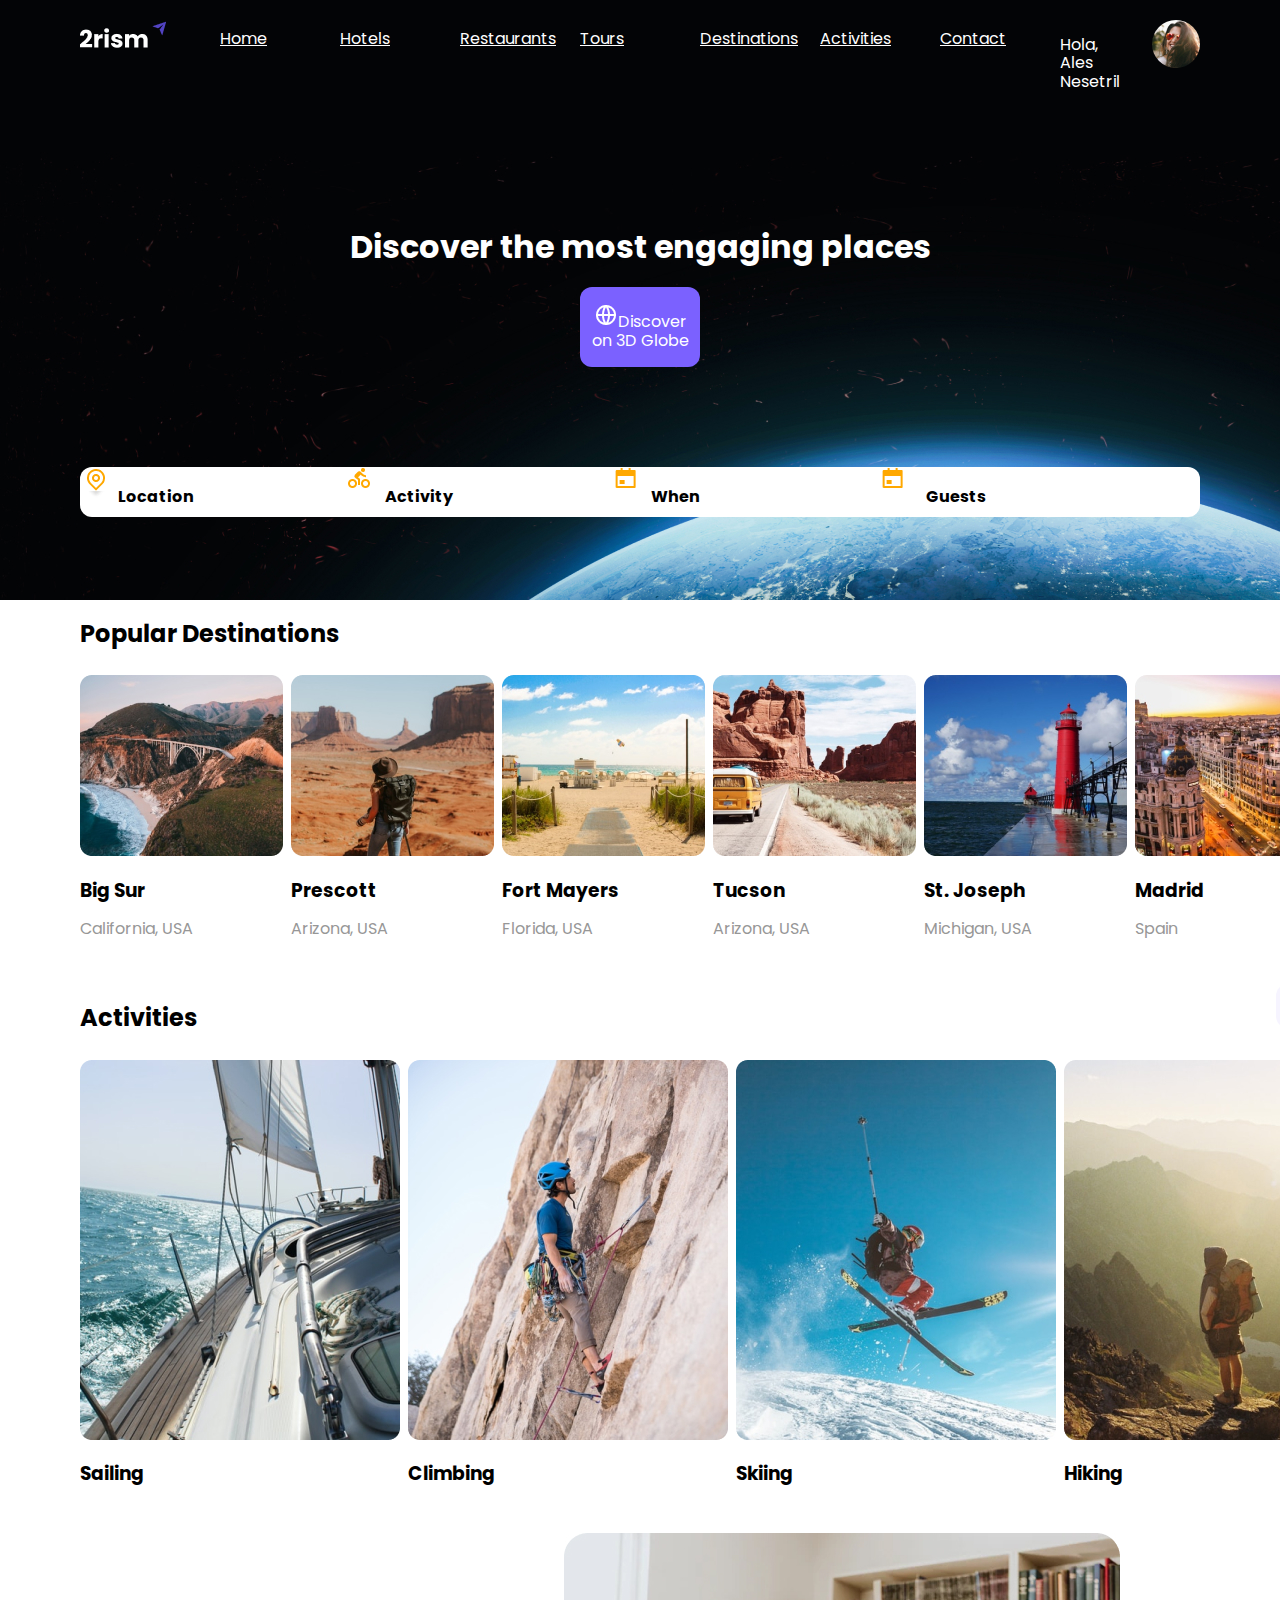
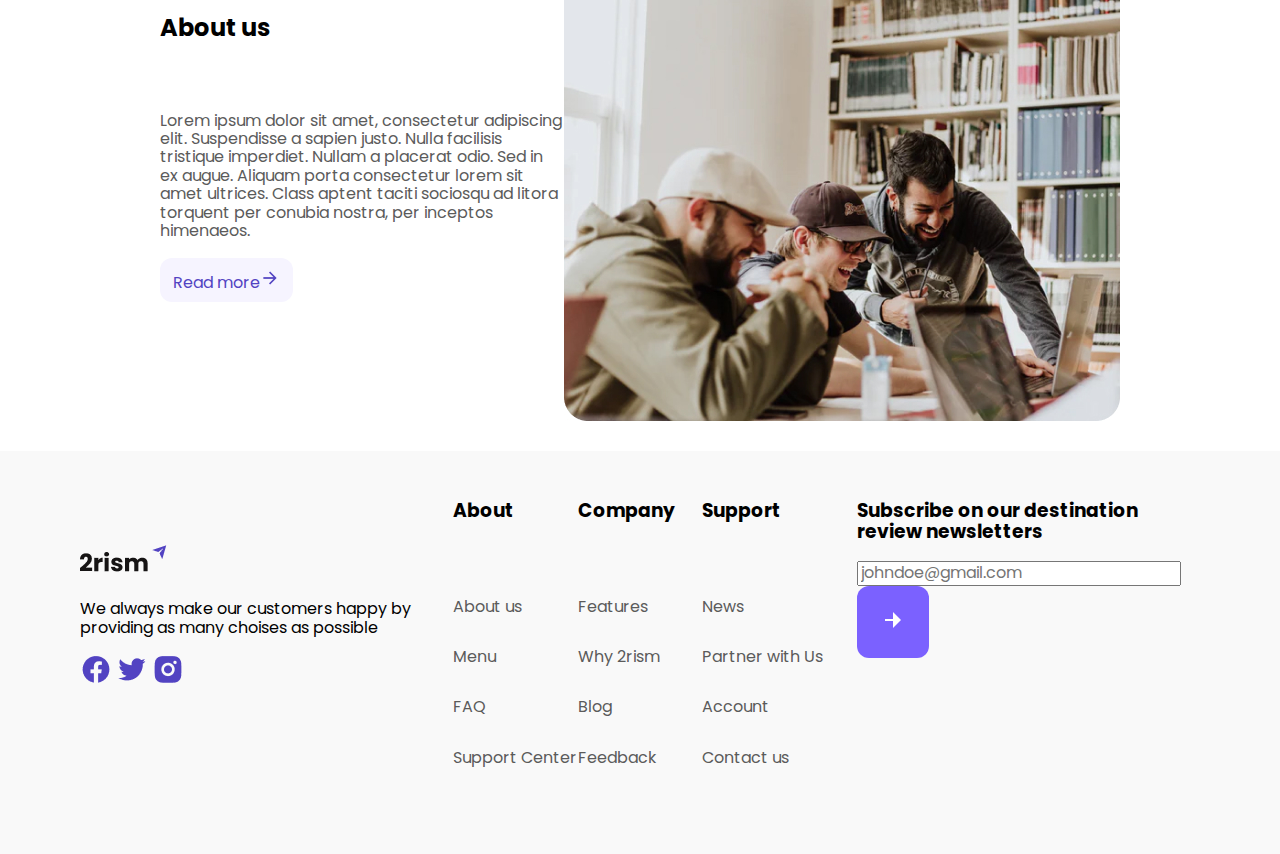
==== Task-2/index.html @ d30482fd "Basis is addded." ====
<!DOCTYPE html>
<html lang="en">
<head>
    <meta charset="UTF-8">
    <meta http-equiv="X-UA-Compatible" content="IE=edge">
    <meta name="viewport" content="width=device-width, initial-scale=1.0">
    <link rel="shortcut icon" href="assets/images/icon-map.png" tygpe="image/png">
    <link rel="stylesheet" href="normalize.css">
    <link rel="stylesheet" href="style.css">
    <title>2rism</title>
</head>

<body>
    <header>
        <div class="header">
            <div class="header-navigation">
                <img src="assets/images/white-logo.png" alt="Logo of the company">
                <nav class="header-navigation-choices">
                    <a href="http://">Home</a>
                    <a href="http://">Hotels</a>
                    <a href="http://">Restaurants</a>
                    <a href="http://">Tours</a>
                    <a href="http://">Destinations</a>
                    <a href="http://">Activities</a>
                    <a href="http://">Contact</a>
                </nav>
                <div class="header-navigation-account">
                    <p style="color: #FFFFFF;">Hola,</br>Ales Nesetril</p>
                    <img src="assets/images/profile-picture.jpg" alt="Picture of Ales">
                </div>
            </div>
            
            <div class="header-discover">
                <h1>Discover the most engaging places</h1>
                <button><img src="assets/images/globe.png" alt="Globe">Discover on 3D Globe</button>
            </div>

            <div class="header-search">
                <div>
                    <img src="assets/images/icon-here.png" alt="Icon for location">
                    <h4>Location</h4>
                </div>
                <div>
                    <img src="assets/images/bicycle.png" alt="Icon for activities">
                    <h4>Activity</h4>
                </div>
                <div>
                    <img src="assets/images/icon-date.png" alt="Icon for calendar">
                    <h4>When</h4>
                </div>
                <div>
                    <img src="assets/images/icon-date.png" alt="Icon for guests">
                    <h4>Guests</h4>
                </div>
            </div>
        </div>
    </header>

    <section class="destinations">
        <h2>Popular Destinations</h2>
        <section>
            <img src="assets/images/big-sur.jpg" alt="Big Sur">
            <h3>Big Sur</h3>
            <p>California, USA</p>
        </section>
        <section>
            <img src="assets/images/prescott.jpg" alt="Prescott">
            <h3>Prescott</h3>
            <p>Arizona, USA</p>
        </section>
        <section>
            <img src="assets/images/fort-mayers.jpg" alt="Fort Mayers">
            <h3>Fort Mayers</h3>
            <p>Florida, USA</p>
        </section>
        <section>
            <img src="assets/images/tucson.jpg" alt="Tucson">
            <h3>Tucson</h3>
            <p>Arizona, USA</p>
        </section>
        <section>
            <img src="assets/images/st-joseph.jpg" alt="St. Joseph">
            <h3>St. Joseph</h3>
            <p>Michigan, USA</p>
        </section>
        <section>
            <img src="assets/images/madrid.jpg" alt="Madrid">
            <h3>Madrid</h3>
            <p>Spain</p>
        </section>
    </section>

    <section class="activities">
        <div class="activities-sign">
            <h2>Activities</h2>
            <button>View all <img src="assets/images/icon-arrow.png" alt="Arrow"></button>
        </div>
        <div class="activities-pictures">
            <div>
                <img src="assets/images/sailing.jpg" alt="Sailing">
                <h3>Sailing</h3>
            </div>
            <div>
                <img src="assets/images/climbing.jpg" alt="Climbing">
                <h3>Climbing</h3>
            </div>
            <div>
                <img src="assets/images/skiing.jpg" alt="Skiing">
                <h3>Skiing</h3>
            </div>
            <div>
                <img src="assets/images/hiking.jpg" alt="Hiking">
                <h3>Hiking</h3>
            </div>
        </div>
    </section>

    <section class="about-us">
        <div>
            <h2>About us</h2>
            <p>Lorem ipsum dolor sit amet, consectetur adipiscing elit. Suspendisse a sapien justo. Nulla facilisis tristique imperdiet. Nullam a placerat odio. Sed in ex augue. Aliquam porta consectetur lorem sit amet ultrices. Class aptent taciti sociosqu ad litora torquent per conubia nostra, per inceptos himenaeos.</p>
            <button>Read more<img src="assets/images/icon-arrow.png" alt="Arrow"></button>
        </div>
        <img src="assets/images/about-us.jpg" alt="people-at-the-workspace">
    </section>

    <footer>
    <div class="footer">
        <div class="footer-contacts">
            <img src="assets/images/logo.png" alt="Logo of the company">
            <p>We always make our customers happy by providing as many choises as possible</p>
            <a href="http://"><img src="assets/images/icon-facebook.png" alt="Facebook"></a>
            <a href="http://"><img src="assets/images/icon-twitter.png" alt="Twitter"></a>
            <a href="http://"><img src="assets/images/icon-instagram.png" alt="Instagram"></a>
        </div>
        <div class="footer-navigation">
            <h3>About</h3>
            <h3>Company</h3>
            <h3>Support</h3>
            <p>About us</p>
            <p>Features</ul>
            <p>News</ul>
            <p>Menu</p>
            <p>Why 2rism</p>
            <p>Partner with Us</p>
            <p>FAQ</p>
            <p>Blog</p>   
            <p>Account</p>
            <p>Support Center</p>
            <p>Feedback</p>
            <p>Contact us</p>
        </div>
        <div class="footer-subscribe">
            <h3>Subscribe on our destination review newsletters</h3>
            <input type="email" placeholder="johndoe@gmail.com">
            <button><img src="assets/images/icon-white-arrow.png" alt="Arrow"></button>
        </div>
    </div>
    </footer>
</body>
</html>
---- Task-2/style.css ----
@import url('https://fonts.googleapis.com/css2?family=Poppins:wght@100;200;300;400;500;600&display=swap');

* {
    font-family: 'Poppins', sans-serif;
}

header {
    background-image: url(assets/images/earth-background.jpg);
    height: 600px;
}

.header {
    margin-left: 5rem;
    margin-right: 5rem;
}

.header-navigation {
    display: grid;
    grid-template-columns: 1fr 6fr 1fr;
    padding-top: 20px;
}

.header-navigation-choices {
    display: grid;
    grid-template-columns: repeat(7, 1fr);
    padding-top: 10px;
}

.header-navigation-choices a {
    color: #FFFFFF;
}

.header-navigation-choices a:hover {
    color: #ffffff85;
}

.header-navigation-account {
    display: grid;
    grid-template-columns: 2fr 1fr;
}

.header-navigation-account img {
    border-radius: 30px;
}

.header-discover {
    display: grid;
    grid-template-rows: 1fr 1fr;
    margin-top: 100px;
    margin-bottom: 100px;
}

.header-discover h1 {
    color: white;
    text-align: center;
}

.header-discover button {
    background-color: #7B61FF;
    color: white;
    border-radius: 12px;
    border: 0;
    margin-left: 500px;
    margin-right: 500px;
}

.header-search {
    display: grid;
    grid-template-columns: 1fr 1fr 1fr 1.2fr;
    background-color: white;
    border-radius: 12px;
    border: 0;
    height: 50px;
}

.header-search div {
    display: grid;
    grid-template-columns: 1fr 6fr;
}

.header-search div button {
    background-color: #7B61FF;
    height: 60px;
    width: 60px;
    border-radius: 12px;
    border: 0;
}

.destinations {
    display: grid;
    margin-left: 5rem;
    margin-right: 5rem;
    grid-template-rows: fit-content fit-content;
    grid-template-columns: repeat(6, 1fr);
    gap: 0.5rem;
}

.destinations h2 {
    grid-column: 1 / 7;
}

.destinations section p {
    color: #979797;
}

.activities {
    display: grid;
    margin-left: 5rem;
    margin-right: 5rem;
    grid-template-rows: fit-content 1fr;
    gap: 0.5rem;
    padding-top: 30px;
}

.activities-sign {
    display: grid;
    grid-template-columns: 3fr 1fr;
}

.activities-sign button {
    width: 105px;
    height: 44px;
    border-radius: 12px;
    margin-left: 67%;
    border: 0;
    background-color: #F6F4FF;
    color: #5243C2
}

.activities-pictures {
    display: grid;
    grid-template-columns: repeat(4, 1fr);
    gap: 0.5rem;
}

.about-us {
    display: grid;
    margin-left: 10rem;
    margin-right: 10rem;
    grid-template-columns: 1fr 1fr;
    padding-bottom: 30px;
    padding-top: 30px;
}

.about-us div {
    display: grid;
    grid-template-rows: 1fr 1fr 1fr;
}

.about-us div h2 {
    margin-top: 20%;
}

.about-us div button {
    width: 133px;
    height: 44px;
    border-radius: 12px;
    border: 0;
    background-color: #F6F4FF;
    color: #5243C2
}

.about-us div p {
    color: #5B5B5B;
}

footer {
    background-color: #F9F9F9;
    height: 403px;
}

.footer {
    display: grid;
    margin-left: 5rem;
    margin-right: 5rem;
    grid-template-columns: 1fr 1fr 1fr;
}

.footer-contacts {
    margin: auto;
    padding-right: 15px;
}

.footer-navigation {
    display: grid;
    grid-template-columns: 1fr 1fr 1fr;
    grid-template-rows: 2fr 1fr 1fr 1fr 1fr;
    padding-top: 30px;
}

.footer-navigation p {
    color: #5B5B5B;
    size: 13px;
}

.footer-subscribe {
    padding-top: 30px;
    padding-left: 30px;
}

.footer-subscribe button {
    background-color: #7B61FF;
    height: 72px;
    width: 72px;
    border: 0;
    border-radius: 12px;
}
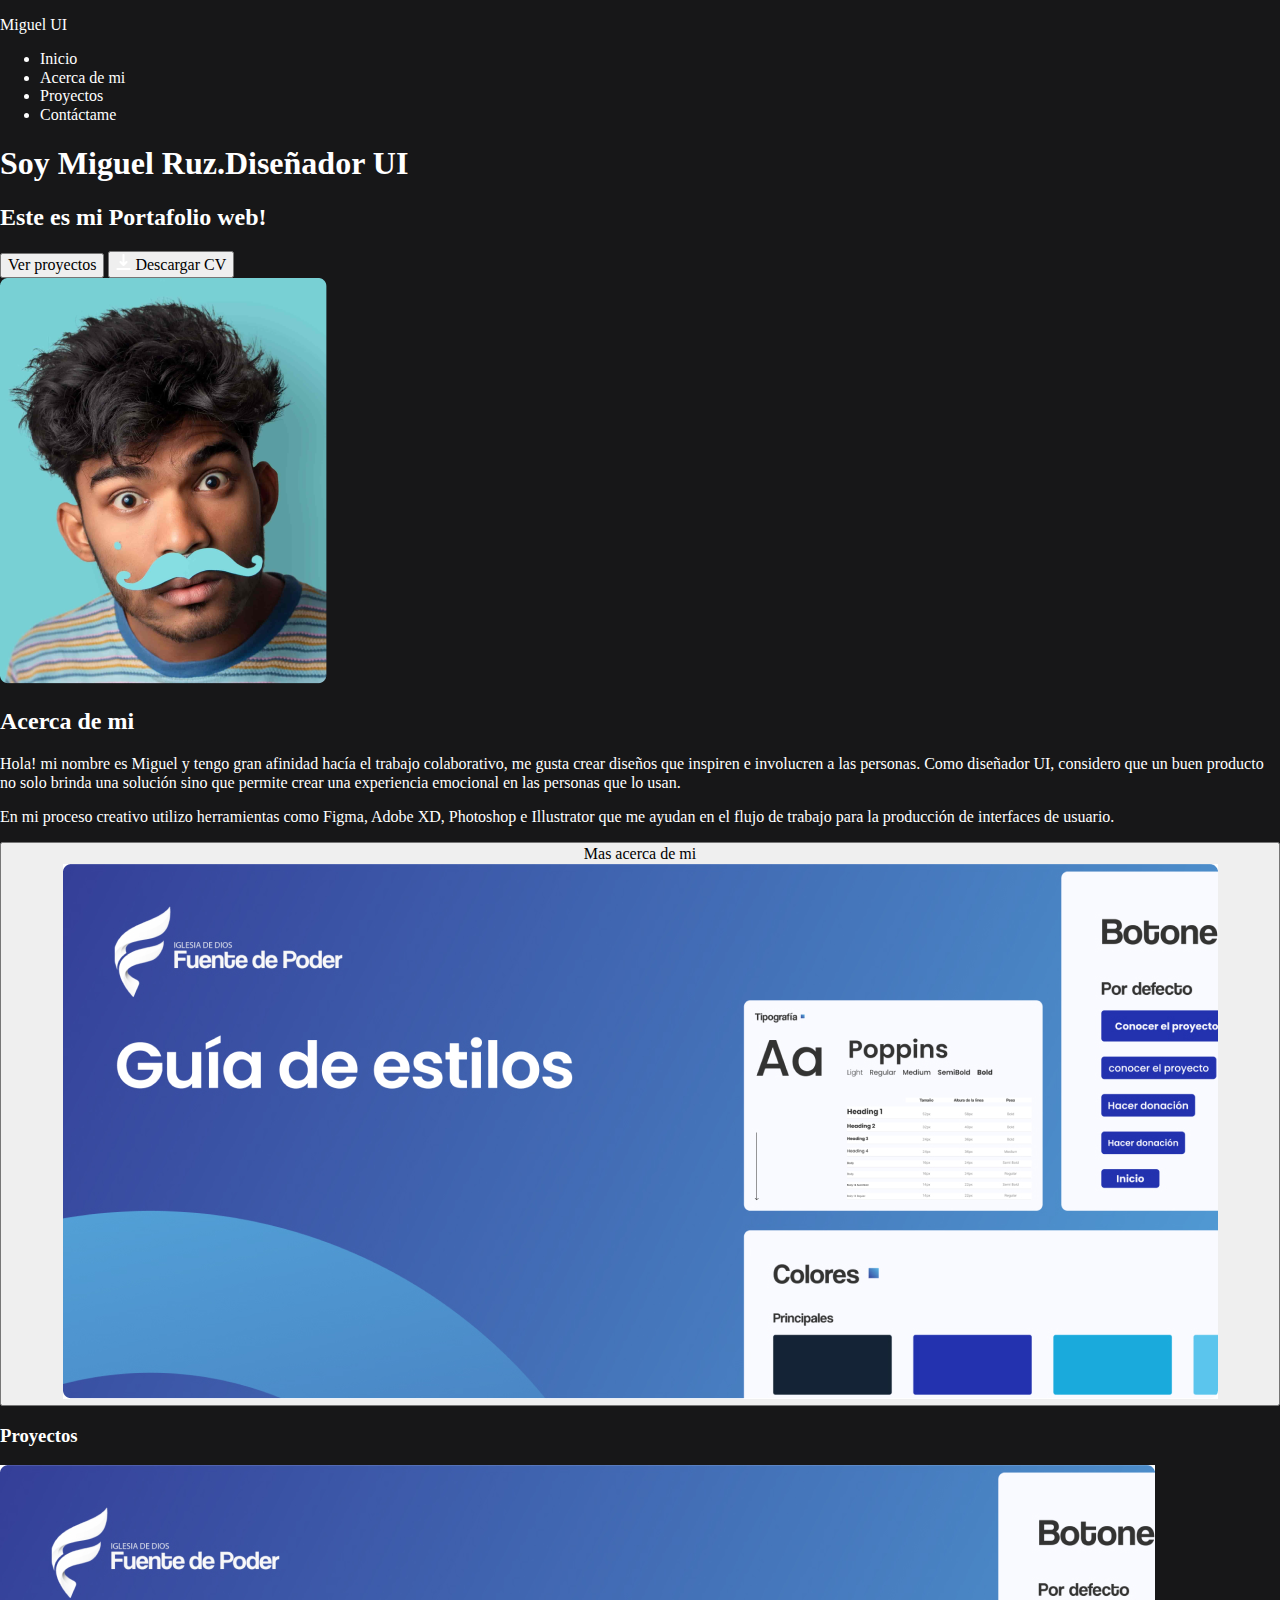
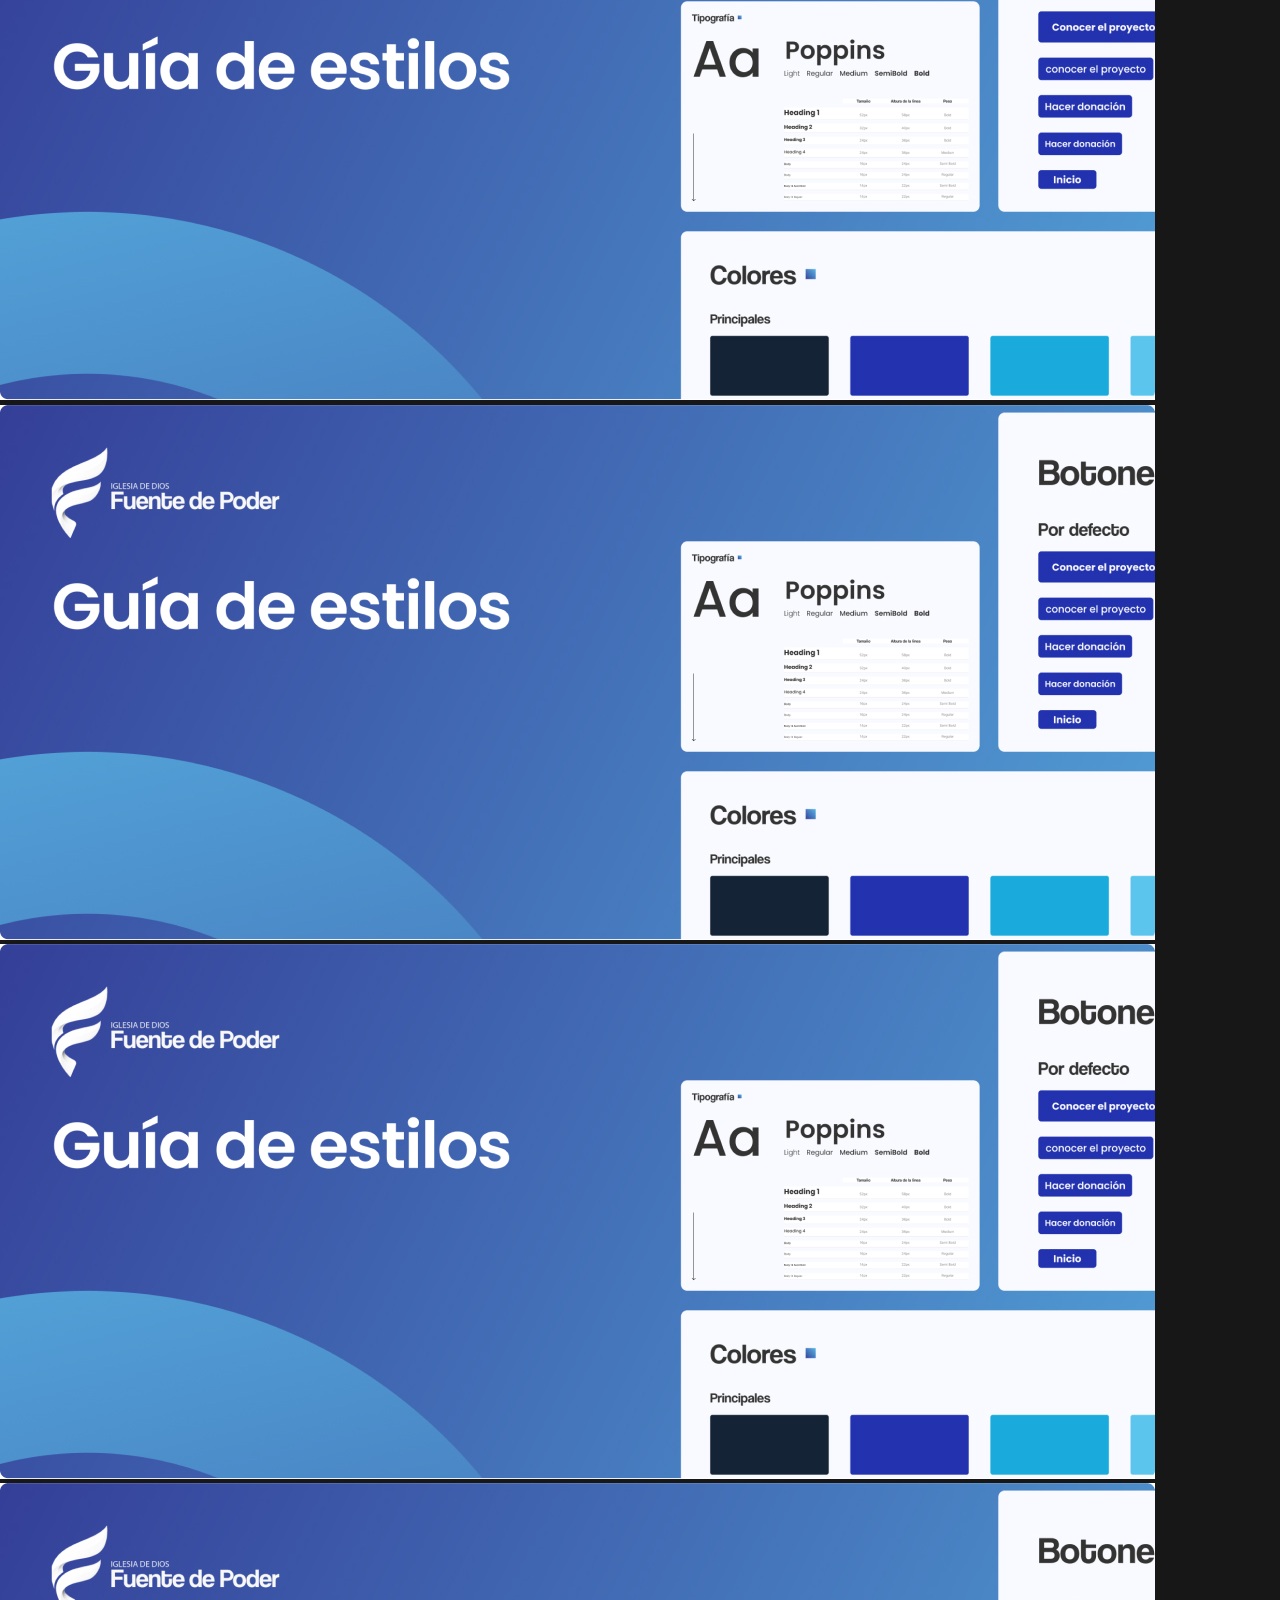
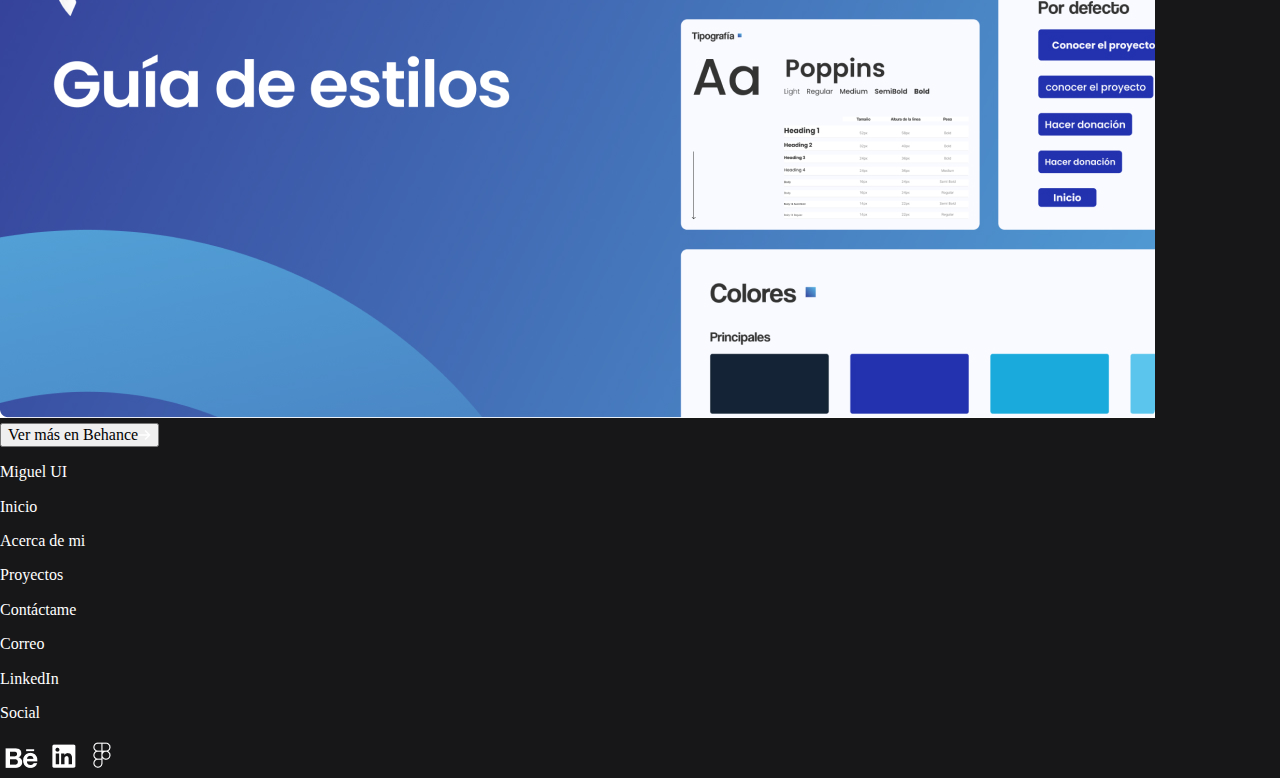
==== commit 1dcfe067: "Made the base." ====
--- a/Task-2/index.html
+++ b/Task-2/index.html
@@ -1,161 +1,72 @@
 <!DOCTYPE html>
-<html lang="en">
-<head>
-    <meta charset="UTF-8">
-    <meta http-equiv="X-UA-Compatible" content="IE=edge">
-    <meta name="viewport" content="width=device-width, initial-scale=1.0">
-    <link rel="shortcut icon" href="assets/images/icon-map.png" tygpe="image/png">
-    <link rel="stylesheet" href="normalize.css">
-    <link rel="stylesheet" href="style.css">
-    <title>2rism</title>
-</head>
+<html lang="es">
+  <head>
+    <meta charset="UTF-8" />
+    <meta http-equiv="X-UA-Compatible" content="IE=edge" />
+    <meta name="viewport" content="width=device-width, initial-scale=1.0" />
+    <title>Miguel UI</title>
+    <link rel="stylesheet" href="normalize.css" />
+    <link rel="stylesheet" href="style.css" />
+  </head>
 
-<body>
+  <body>
     <header>
-        <div class="header">
-            <div class="header-navigation">
-                <img src="assets/images/white-logo.png" alt="Logo of the company">
-                <nav class="header-navigation-choices">
-                    <a href="http://">Home</a>
-                    <a href="http://">Hotels</a>
-                    <a href="http://">Restaurants</a>
-                    <a href="http://">Tours</a>
-                    <a href="http://">Destinations</a>
-                    <a href="http://">Activities</a>
-                    <a href="http://">Contact</a>
-                </nav>
-                <div class="header-navigation-account">
-                    <p style="color: #FFFFFF;">Hola,</br>Ales Nesetril</p>
-                    <img src="assets/images/profile-picture.jpg" alt="Picture of Ales">
-                </div>
-            </div>
-            
-            <div class="header-discover">
-                <h1>Discover the most engaging places</h1>
-                <button><img src="assets/images/globe.png" alt="Globe">Discover on 3D Globe</button>
-            </div>
-
-            <div class="header-search">
-                <div>
-                    <img src="assets/images/icon-here.png" alt="Icon for location">
-                    <h4>Location</h4>
-                </div>
-                <div>
-                    <img src="assets/images/bicycle.png" alt="Icon for activities">
-                    <h4>Activity</h4>
-                </div>
-                <div>
-                    <img src="assets/images/icon-date.png" alt="Icon for calendar">
-                    <h4>When</h4>
-                </div>
-                <div>
-                    <img src="assets/images/icon-date.png" alt="Icon for guests">
-                    <h4>Guests</h4>
-                </div>
-            </div>
-        </div>
+      <div>
+        <p>Miguel UI</p>
+        <nav>
+          <ul>
+            <li>Inicio</li>
+            <li>Acerca de mi</li>
+            <li>Proyectos</li>
+            <li>Contáctame</li>
+          </ul>
+        </nav>
+      </div>
+      <div>
+        <h1>Soy Miguel Ruz.Diseñador UI</h1>
+        <h2>Este es mi Portafolio web!</h2>
+        <button>Ver proyectos</button>
+        <button><img src="assets/icons/download-icon.png" alt="Download icon"> Descargar CV</button>
+      </div>
     </header>
 
-    <section class="destinations">
-        <h2>Popular Destinations</h2>
-        <section>
-            <img src="assets/images/big-sur.jpg" alt="Big Sur">
-            <h3>Big Sur</h3>
-            <p>California, USA</p>
-        </section>
-        <section>
-            <img src="assets/images/prescott.jpg" alt="Prescott">
-            <h3>Prescott</h3>
-            <p>Arizona, USA</p>
-        </section>
-        <section>
-            <img src="assets/images/fort-mayers.jpg" alt="Fort Mayers">
-            <h3>Fort Mayers</h3>
-            <p>Florida, USA</p>
-        </section>
-        <section>
-            <img src="assets/images/tucson.jpg" alt="Tucson">
-            <h3>Tucson</h3>
-            <p>Arizona, USA</p>
-        </section>
-        <section>
-            <img src="assets/images/st-joseph.jpg" alt="St. Joseph">
-            <h3>St. Joseph</h3>
-            <p>Michigan, USA</p>
-        </section>
-        <section>
-            <img src="assets/images/madrid.jpg" alt="Madrid">
-            <h3>Madrid</h3>
-            <p>Spain</p>
-        </section>
-    </section>
+    <main>
+      <div>
+        <img src="assets/pictures/photo-of-miguel.png" alt="Picture of Miguel" />
+        <h2>Acerca de mi</h2>
+        <p>Hola! mi nombre es Miguel y tengo gran afinidad hacía el trabajo colaborativo, me gusta crear diseños que inspiren e involucren a las personas. Como diseñador UI, considero que un buen producto no solo brinda una solución sino que permite crear una experiencia emocional en las personas que lo usan.</p>
+        <p>En mi proceso creativo utilizo herramientas como Figma, Adobe XD, Photoshop e Illustrator que me ayudan en el flujo de trabajo para la producción de interfaces de usuario.</p>
+        <button>Mas acerca de mi<img src="assets/pictures/project-example.jpg" alt="Next icon"></button>
+      </div>
+    </main>
 
-    <section class="activities">
-        <div class="activities-sign">
-            <h2>Activities</h2>
-            <button>View all <img src="assets/images/icon-arrow.png" alt="Arrow"></button>
-        </div>
-        <div class="activities-pictures">
-            <div>
-                <img src="assets/images/sailing.jpg" alt="Sailing">
-                <h3>Sailing</h3>
-            </div>
-            <div>
-                <img src="assets/images/climbing.jpg" alt="Climbing">
-                <h3>Climbing</h3>
-            </div>
-            <div>
-                <img src="assets/images/skiing.jpg" alt="Skiing">
-                <h3>Skiing</h3>
-            </div>
-            <div>
-                <img src="assets/images/hiking.jpg" alt="Hiking">
-                <h3>Hiking</h3>
-            </div>
-        </div>
-    </section>
-
-    <section class="about-us">
-        <div>
-            <h2>About us</h2>
-            <p>Lorem ipsum dolor sit amet, consectetur adipiscing elit. Suspendisse a sapien justo. Nulla facilisis tristique imperdiet. Nullam a placerat odio. Sed in ex augue. Aliquam porta consectetur lorem sit amet ultrices. Class aptent taciti sociosqu ad litora torquent per conubia nostra, per inceptos himenaeos.</p>
-            <button>Read more<img src="assets/images/icon-arrow.png" alt="Arrow"></button>
-        </div>
-        <img src="assets/images/about-us.jpg" alt="people-at-the-workspace">
+    <section>
+        <h3>Proyectos</h3>
+        <img src="assets/pictures/project-example.jpg" alt="Project 1">
+        <img src="assets/pictures/project-example.jpg" alt="Project 2">
+        <img src="assets/pictures/project-example.jpg" alt="Project 3">
+        <img src="assets/pictures/project-example.jpg" alt="Project 4">
+        <button>Ver más en Behance<img src="assets/icons/next-icon.png" alt="Next icon"></button>
     </section>
 
     <footer>
-    <div class="footer">
-        <div class="footer-contacts">
-            <img src="assets/images/logo.png" alt="Logo of the company">
-            <p>We always make our customers happy by providing as many choises as possible</p>
-            <a href="http://"><img src="assets/images/icon-facebook.png" alt="Facebook"></a>
-            <a href="http://"><img src="assets/images/icon-twitter.png" alt="Twitter"></a>
-            <a href="http://"><img src="assets/images/icon-instagram.png" alt="Instagram"></a>
-        </div>
-        <div class="footer-navigation">
-            <h3>About</h3>
-            <h3>Company</h3>
-            <h3>Support</h3>
-            <p>About us</p>
-            <p>Features</ul>
-            <p>News</ul>
-            <p>Menu</p>
-            <p>Why 2rism</p>
-            <p>Partner with Us</p>
-            <p>FAQ</p>
-            <p>Blog</p>   
-            <p>Account</p>
-            <p>Support Center</p>
-            <p>Feedback</p>
-            <p>Contact us</p>
-        </div>
-        <div class="footer-subscribe">
-            <h3>Subscribe on our destination review newsletters</h3>
-            <input type="email" placeholder="johndoe@gmail.com">
-            <button><img src="assets/images/icon-white-arrow.png" alt="Arrow"></button>
-        </div>
+        <p>Miguel UI</p>
+    </footer>
+    <div>
+      <p>Inicio</p>
+      <p>Acerca de mi</p>
+      <p>Proyectos</p>
     </div>
-    </footer>
-</body>
-</html>+    <div>
+      <p>Contáctame</p>
+      <p>Correo</p>
+      <p>LinkedIn</p>
+    </div>
+    <div>
+      <p>Social</p>
+      <img src="assets/icons/behance-icon.png" alt="Behance icon">
+      <img src="assets/icons/linkedin-icon.png" alt="Linkedin icon">
+      <img src="assets/icons/figma-icon.png" alt="Figma icon">
+    </div>
+  </body>
+</html>
--- a/Task-2/style.css
+++ b/Task-2/style.css
@@ -1,207 +1,4 @@
-@import url('https://fonts.googleapis.com/css2?family=Poppins:wght@100;200;300;400;500;600&display=swap');
-
-* {
-    font-family: 'Poppins', sans-serif;
-}
-
-header {
-    background-image: url(assets/images/earth-background.jpg);
-    height: 600px;
-}
-
-.header {
-    margin-left: 5rem;
-    margin-right: 5rem;
-}
-
-.header-navigation {
-    display: grid;
-    grid-template-columns: 1fr 6fr 1fr;
-    padding-top: 20px;
-}
-
-.header-navigation-choices {
-    display: grid;
-    grid-template-columns: repeat(7, 1fr);
-    padding-top: 10px;
-}
-
-.header-navigation-choices a {
-    color: #FFFFFF;
-}
-
-.header-navigation-choices a:hover {
-    color: #ffffff85;
-}
-
-.header-navigation-account {
-    display: grid;
-    grid-template-columns: 2fr 1fr;
-}
-
-.header-navigation-account img {
-    border-radius: 30px;
-}
-
-.header-discover {
-    display: grid;
-    grid-template-rows: 1fr 1fr;
-    margin-top: 100px;
-    margin-bottom: 100px;
-}
-
-.header-discover h1 {
+body {
     color: white;
-    text-align: center;
-}
-
-.header-discover button {
-    background-color: #7B61FF;
-    color: white;
-    border-radius: 12px;
-    border: 0;
-    margin-left: 500px;
-    margin-right: 500px;
-}
-
-.header-search {
-    display: grid;
-    grid-template-columns: 1fr 1fr 1fr 1.2fr;
-    background-color: white;
-    border-radius: 12px;
-    border: 0;
-    height: 50px;
-}
-
-.header-search div {
-    display: grid;
-    grid-template-columns: 1fr 6fr;
-}
-
-.header-search div button {
-    background-color: #7B61FF;
-    height: 60px;
-    width: 60px;
-    border-radius: 12px;
-    border: 0;
-}
-
-.destinations {
-    display: grid;
-    margin-left: 5rem;
-    margin-right: 5rem;
-    grid-template-rows: fit-content fit-content;
-    grid-template-columns: repeat(6, 1fr);
-    gap: 0.5rem;
-}
-
-.destinations h2 {
-    grid-column: 1 / 7;
-}
-
-.destinations section p {
-    color: #979797;
-}
-
-.activities {
-    display: grid;
-    margin-left: 5rem;
-    margin-right: 5rem;
-    grid-template-rows: fit-content 1fr;
-    gap: 0.5rem;
-    padding-top: 30px;
-}
-
-.activities-sign {
-    display: grid;
-    grid-template-columns: 3fr 1fr;
-}
-
-.activities-sign button {
-    width: 105px;
-    height: 44px;
-    border-radius: 12px;
-    margin-left: 67%;
-    border: 0;
-    background-color: #F6F4FF;
-    color: #5243C2
-}
-
-.activities-pictures {
-    display: grid;
-    grid-template-columns: repeat(4, 1fr);
-    gap: 0.5rem;
-}
-
-.about-us {
-    display: grid;
-    margin-left: 10rem;
-    margin-right: 10rem;
-    grid-template-columns: 1fr 1fr;
-    padding-bottom: 30px;
-    padding-top: 30px;
-}
-
-.about-us div {
-    display: grid;
-    grid-template-rows: 1fr 1fr 1fr;
-}
-
-.about-us div h2 {
-    margin-top: 20%;
-}
-
-.about-us div button {
-    width: 133px;
-    height: 44px;
-    border-radius: 12px;
-    border: 0;
-    background-color: #F6F4FF;
-    color: #5243C2
-}
-
-.about-us div p {
-    color: #5B5B5B;
-}
-
-footer {
-    background-color: #F9F9F9;
-    height: 403px;
-}
-
-.footer {
-    display: grid;
-    margin-left: 5rem;
-    margin-right: 5rem;
-    grid-template-columns: 1fr 1fr 1fr;
-}
-
-.footer-contacts {
-    margin: auto;
-    padding-right: 15px;
-}
-
-.footer-navigation {
-    display: grid;
-    grid-template-columns: 1fr 1fr 1fr;
-    grid-template-rows: 2fr 1fr 1fr 1fr 1fr;
-    padding-top: 30px;
-}
-
-.footer-navigation p {
-    color: #5B5B5B;
-    size: 13px;
-}
-
-.footer-subscribe {
-    padding-top: 30px;
-    padding-left: 30px;
-}
-
-.footer-subscribe button {
-    background-color: #7B61FF;
-    height: 72px;
-    width: 72px;
-    border: 0;
-    border-radius: 12px;
+    background-color: #171718;
 }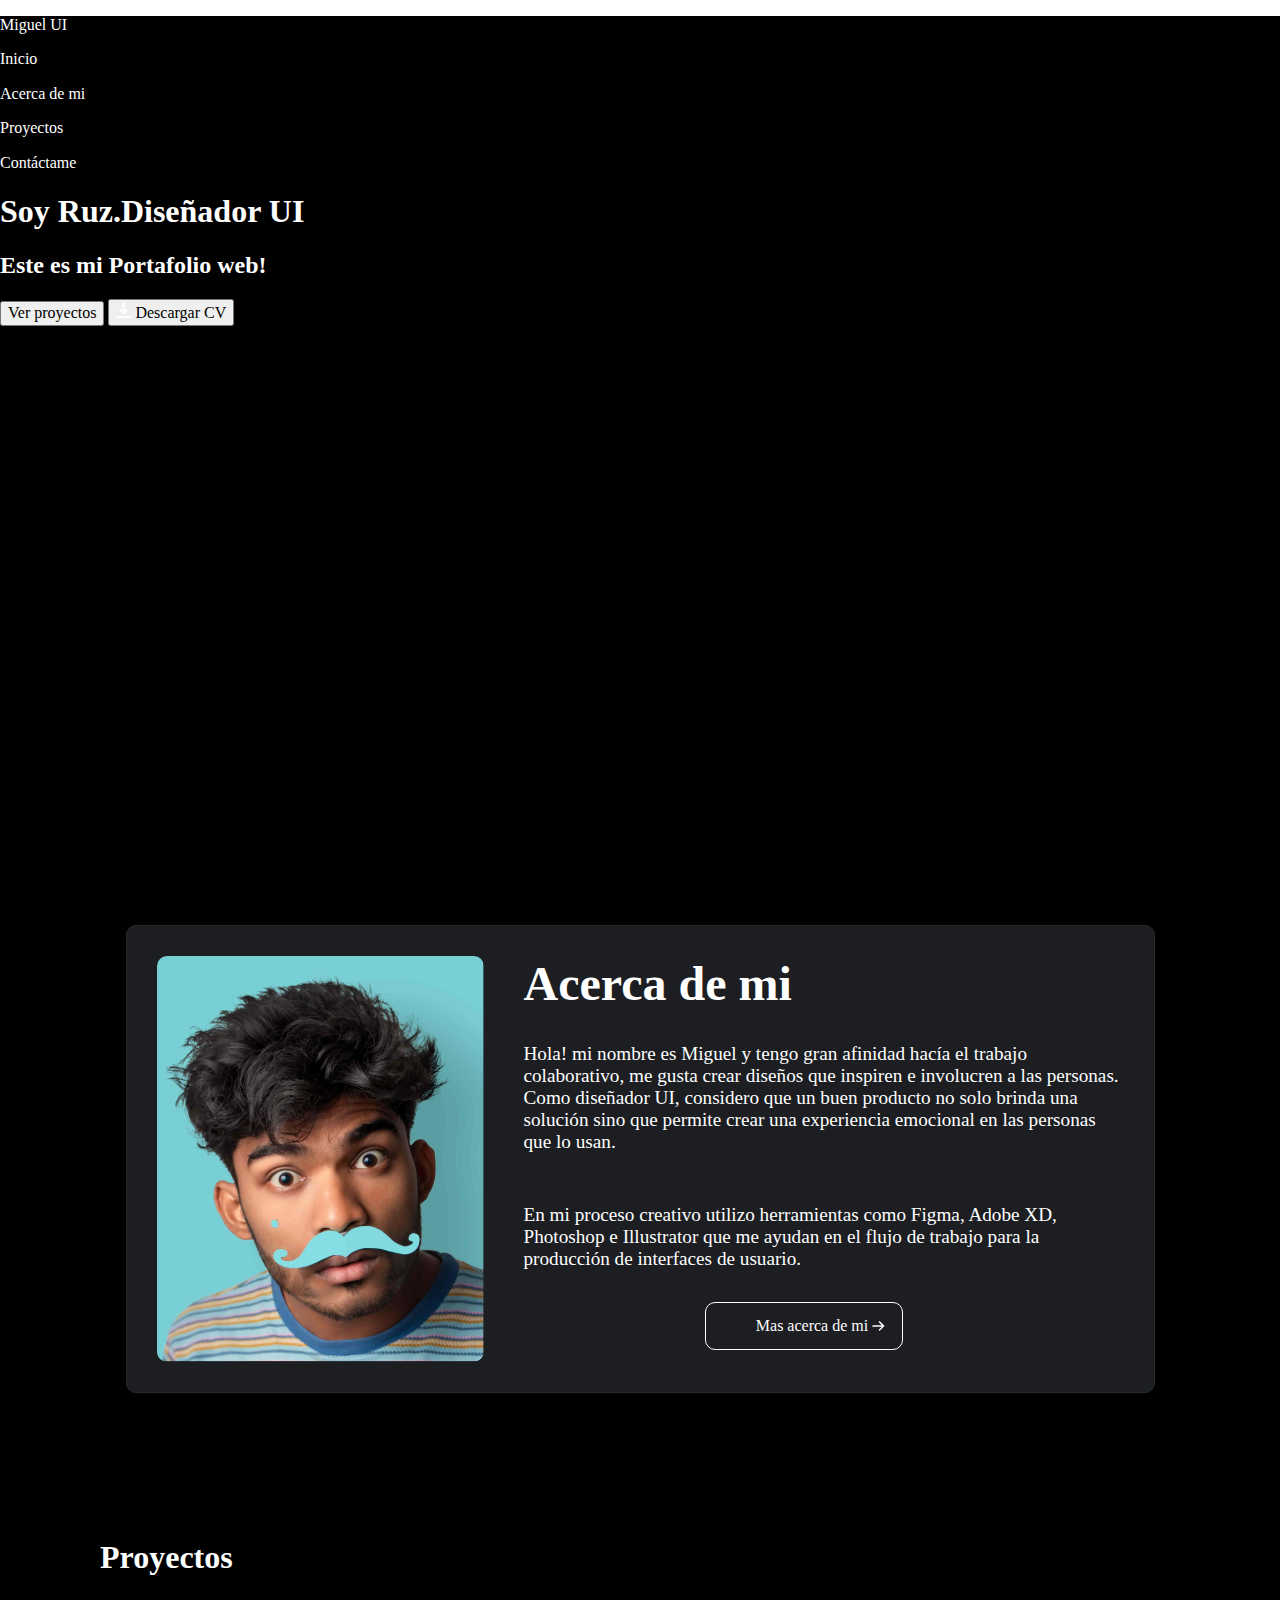
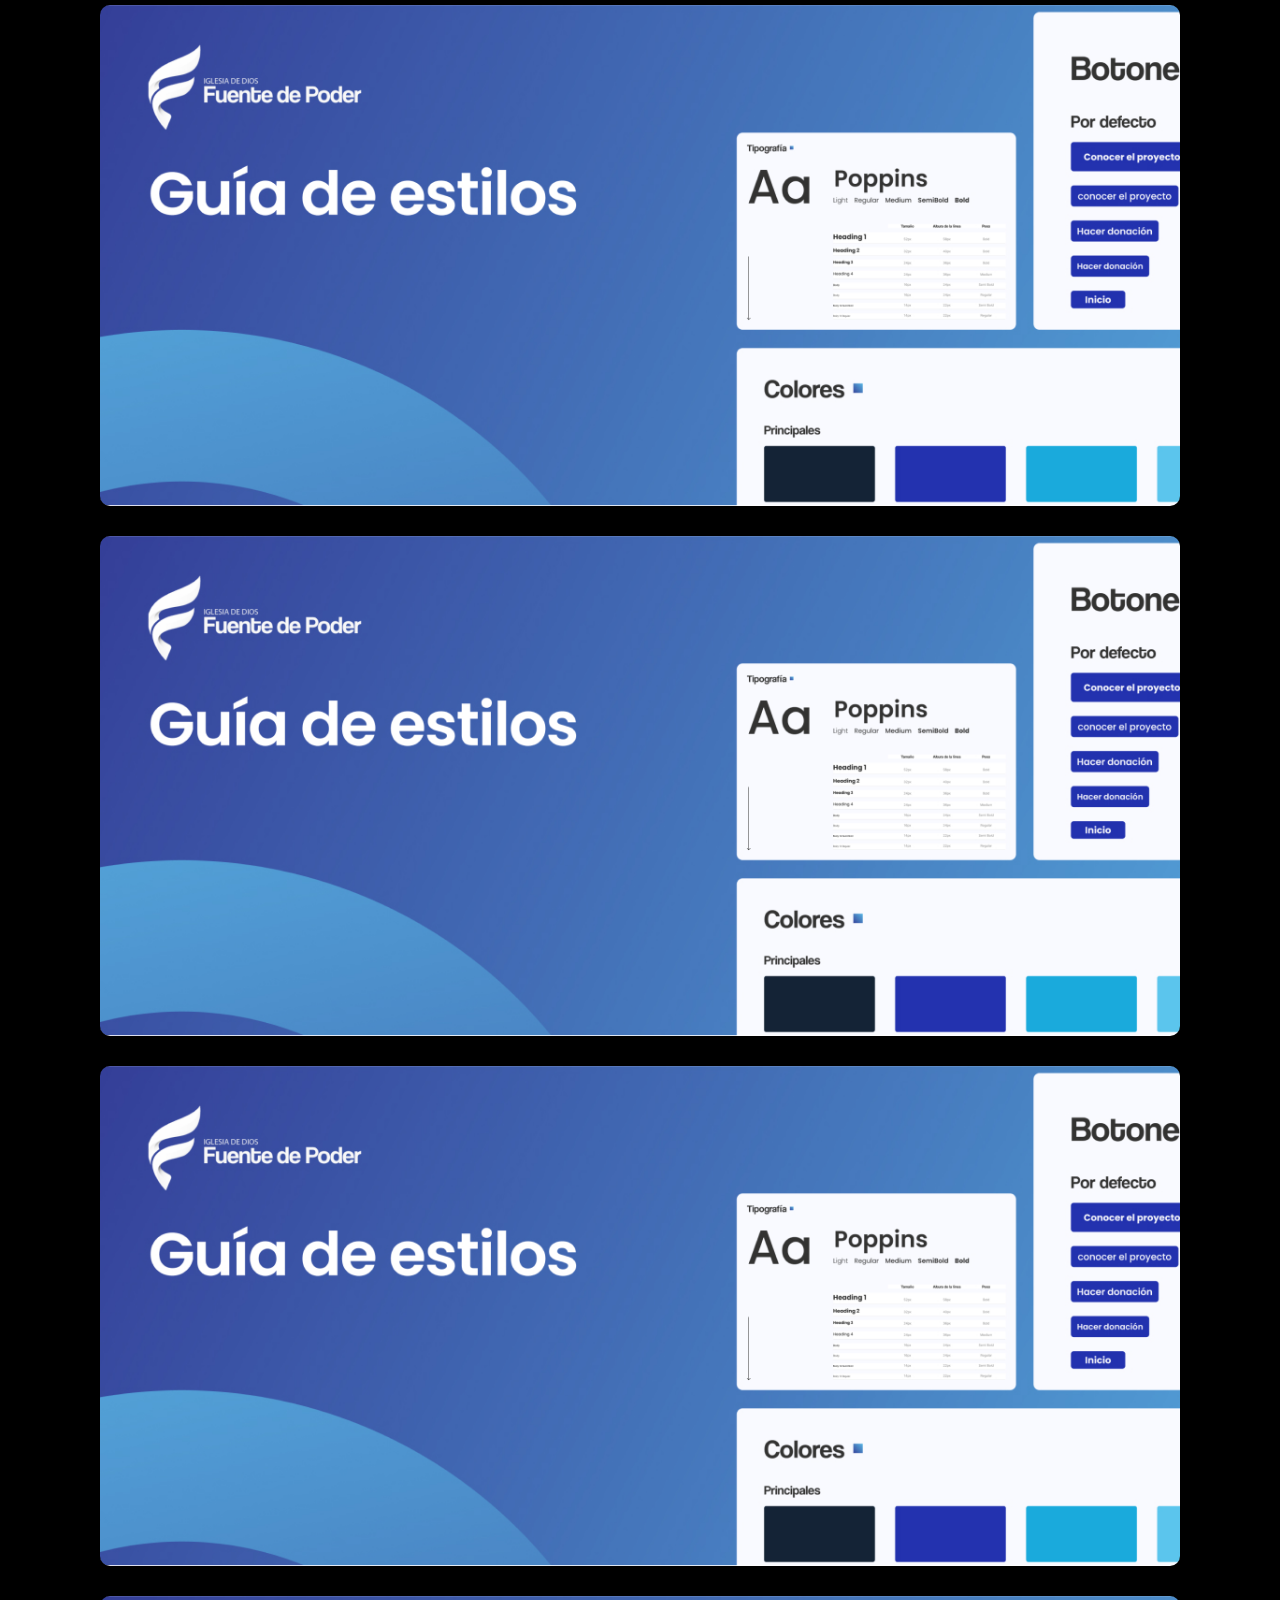
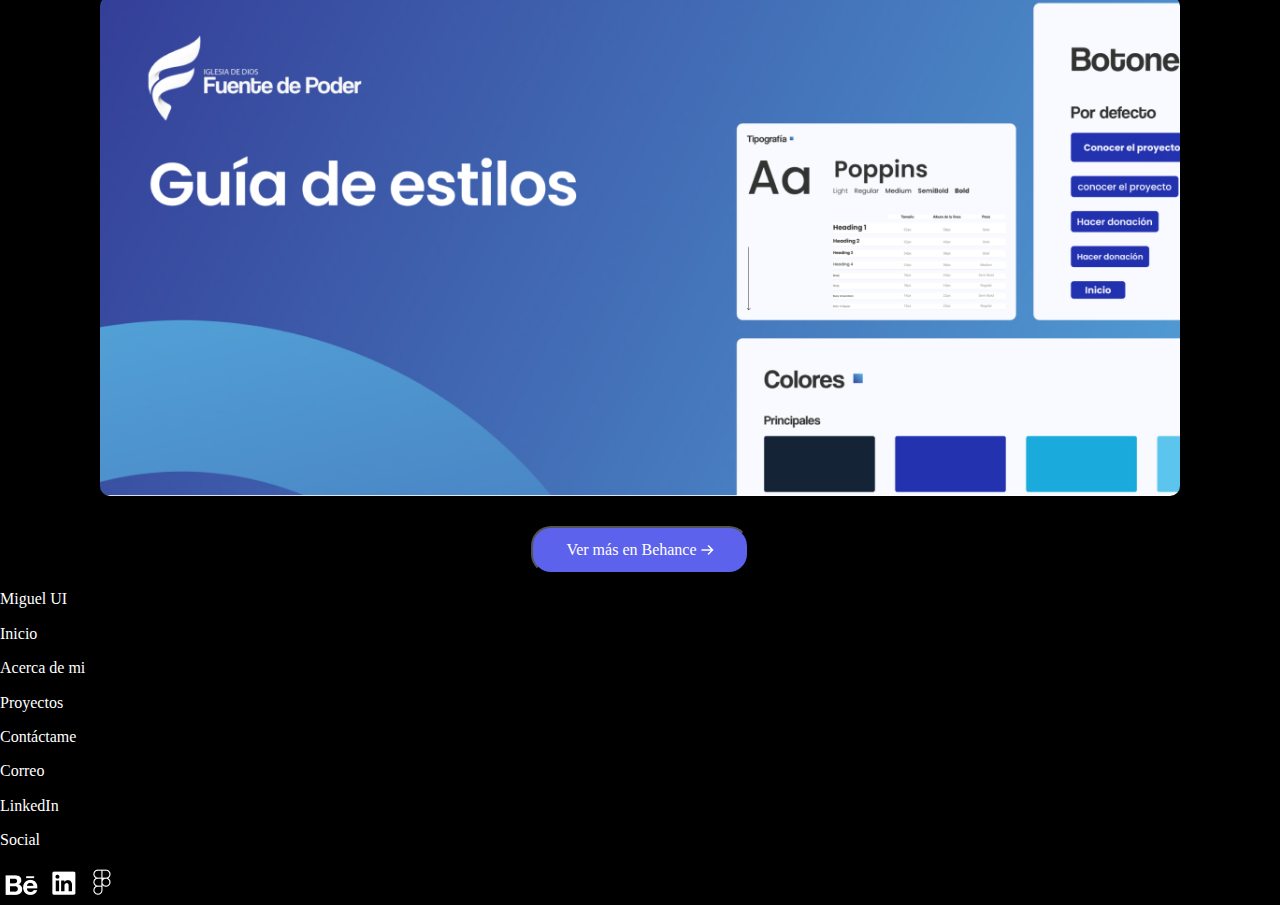
==== commit 1b2049aa: "Added 2nd and 3rd block." ====
--- a/Task-2/index.html
+++ b/Task-2/index.html
@@ -10,46 +10,55 @@
   </head>
 
   <body>
-    <header>
-      <div>
-        <p>Miguel UI</p>
-        <nav>
-          <ul>
-            <li>Inicio</li>
-            <li>Acerca de mi</li>
-            <li>Proyectos</li>
-            <li>Contáctame</li>
-          </ul>
+  <div class="root">
+
+<!-- HEADER -->
+
+    <header class="header">
+      <div class="header__navigation">
+        <p class="header__logo">Miguel UI</p>
+        <nav class="header__navigation-bar">
+          <p>Inicio</p>
+          <p>Acerca de mi</p>
+          <p>Proyectos</li>
+          <p>Contáctame</li>
         </nav>
       </div>
-      <div>
-        <h1>Soy Miguel Ruz.Diseñador UI</h1>
-        <h2>Este es mi Portafolio web!</h2>
-        <button>Ver proyectos</button>
-        <button><img src="assets/icons/download-icon.png" alt="Download icon"> Descargar CV</button>
+
+      <div class="header__introduction">
+        <h1 class="introduction__title">Soy <span class="introduction__title-name">Ruz.Diseñador UI</span></h1>
+        <h2 class="introduction__subtitle">Este es mi Portafolio web!</h2>
+        <button class="introduction__button">Ver proyectos</button>
+        <button class="introduction__button"><img src="assets/icons/download-icon.png" alt="Download icon"> Descargar CV</button>
       </div>
     </header>
 
-    <main>
-      <div>
-        <img src="assets/pictures/photo-of-miguel.png" alt="Picture of Miguel" />
-        <h2>Acerca de mi</h2>
-        <p>Hola! mi nombre es Miguel y tengo gran afinidad hacía el trabajo colaborativo, me gusta crear diseños que inspiren e involucren a las personas. Como diseñador UI, considero que un buen producto no solo brinda una solución sino que permite crear una experiencia emocional en las personas que lo usan.</p>
-        <p>En mi proceso creativo utilizo herramientas como Figma, Adobe XD, Photoshop e Illustrator que me ayudan en el flujo de trabajo para la producción de interfaces de usuario.</p>
-        <button>Mas acerca de mi<img src="assets/pictures/project-example.jpg" alt="Next icon"></button>
+    <!-- ABOUT SECTION -->
+
+    <main class="about-section">
+      <div class="about-section__card">
+        <img src="assets/pictures/photo-of-miguel.png" alt="Picture of Miguel" class="about-section__miguel-picture" />
+        <h2 class="about-section__title">Acerca de mi</h2>
+        <p class="about-section__paragraph">Hola! mi nombre es Miguel y tengo gran afinidad hacía el trabajo colaborativo, me gusta crear diseños que inspiren e involucren a las personas. Como diseñador UI, considero que un buen producto no solo brinda una solución sino que permite crear una experiencia emocional en las personas que lo usan.</p>
+        <p class="about-section__paragraph">En mi proceso creativo utilizo herramientas como Figma, Adobe XD, Photoshop e Illustrator que me ayudan en el flujo de trabajo para la producción de interfaces de usuario.</p>
+        <button class="about-section__button">Mas acerca de mi <img src="assets/icons/next-icon.png" alt="Next icon"></button>
       </div>
     </main>
 
-    <section>
-        <h3>Proyectos</h3>
-        <img src="assets/pictures/project-example.jpg" alt="Project 1">
-        <img src="assets/pictures/project-example.jpg" alt="Project 2">
-        <img src="assets/pictures/project-example.jpg" alt="Project 3">
-        <img src="assets/pictures/project-example.jpg" alt="Project 4">
-        <button>Ver más en Behance<img src="assets/icons/next-icon.png" alt="Next icon"></button>
+    <!-- PROJECTS SECTION -->
+
+    <section class="projects">
+        <h3 class="projects__title">Proyectos</h3>
+        <img src="assets/pictures/project-example.jpg" alt="Project 1" class="projects__example">
+        <img src="assets/pictures/project-example.jpg" alt="Project 2" class="projects__example">
+        <img src="assets/pictures/project-example.jpg" alt="Project 3" class="projects__example">
+        <img src="assets/pictures/project-example.jpg" alt="Project 4" class="projects__example">
+        <button class="projects__button">Ver más en Behance <img src="assets/icons/next-icon.png" alt="Next icon"></button>
     </section>
 
-    <footer>
+    <!-- FOOTER -->
+
+    <footer class="footer">
         <p>Miguel UI</p>
     </footer>
     <div>
@@ -68,5 +77,7 @@
       <img src="assets/icons/linkedin-icon.png" alt="Linkedin icon">
       <img src="assets/icons/figma-icon.png" alt="Figma icon">
     </div>
+
+  </div>
   </body>
 </html>
--- a/Task-2/style.css
+++ b/Task-2/style.css
@@ -1,4 +1,100 @@
-body {
+.root {
+    background-color: black;
     color: white;
-    background-color: #171718;
-}+}
+
+/* HEADER */
+
+.header__introduction {
+    height: 45.75em;
+}
+
+/* ABOUT SECTION */
+
+.about-section {
+    width: 100vw;
+    height: 36.3225em;
+}
+
+.about-section__card {
+    background-color: #1C1E22;
+    border: 1px solid #26292D;
+    border-radius: 10px;
+
+    width: 60.4375em;
+    margin-left: auto;
+    margin-right: auto;
+    padding: 30px;
+
+    display: grid;
+    grid-template-columns: auto auto;
+    grid-template-rows: repeat(4, auto);
+}
+
+.about-section__miguel-picture {
+    grid-row: 1 / 5;
+    border-radius: 10px;
+}
+
+.about-section__title {
+    font-size: 3em;
+    padding-left: 40px;
+    margin-top: 0;
+    margin-bottom: 0;
+}
+
+.about-section__paragraph {
+    padding-left: 40px;
+    font-size: larger;
+}
+
+.about-section__button {
+    background-color: #1C1E22;
+    color: white;
+
+    border-radius: 10px;
+    border: 1px solid white;
+    padding-left: 40px;
+    margin-left: auto;
+    margin-right: auto;
+
+    width: 12.375em;
+    height: 3em;
+}
+
+
+
+/* PROJECTS SECTION */
+
+.projects {
+    display: flex;
+    flex-direction: column;
+
+    gap: 30px;
+
+    margin-left: 100px;
+    margin-right: 100px;
+}
+
+.projects__title {
+    font-size: 2em;
+    margin-bottom: 0;
+}
+
+.projects__example {
+    border-radius: 10px;
+}
+
+.projects__button {
+    width: 13.6em;
+    height: 3em;
+    border-radius: 20px;
+
+    align-self: center;
+
+    background-color: #5C62EC;
+    color: white;
+}
+
+/* FOOTER */
+
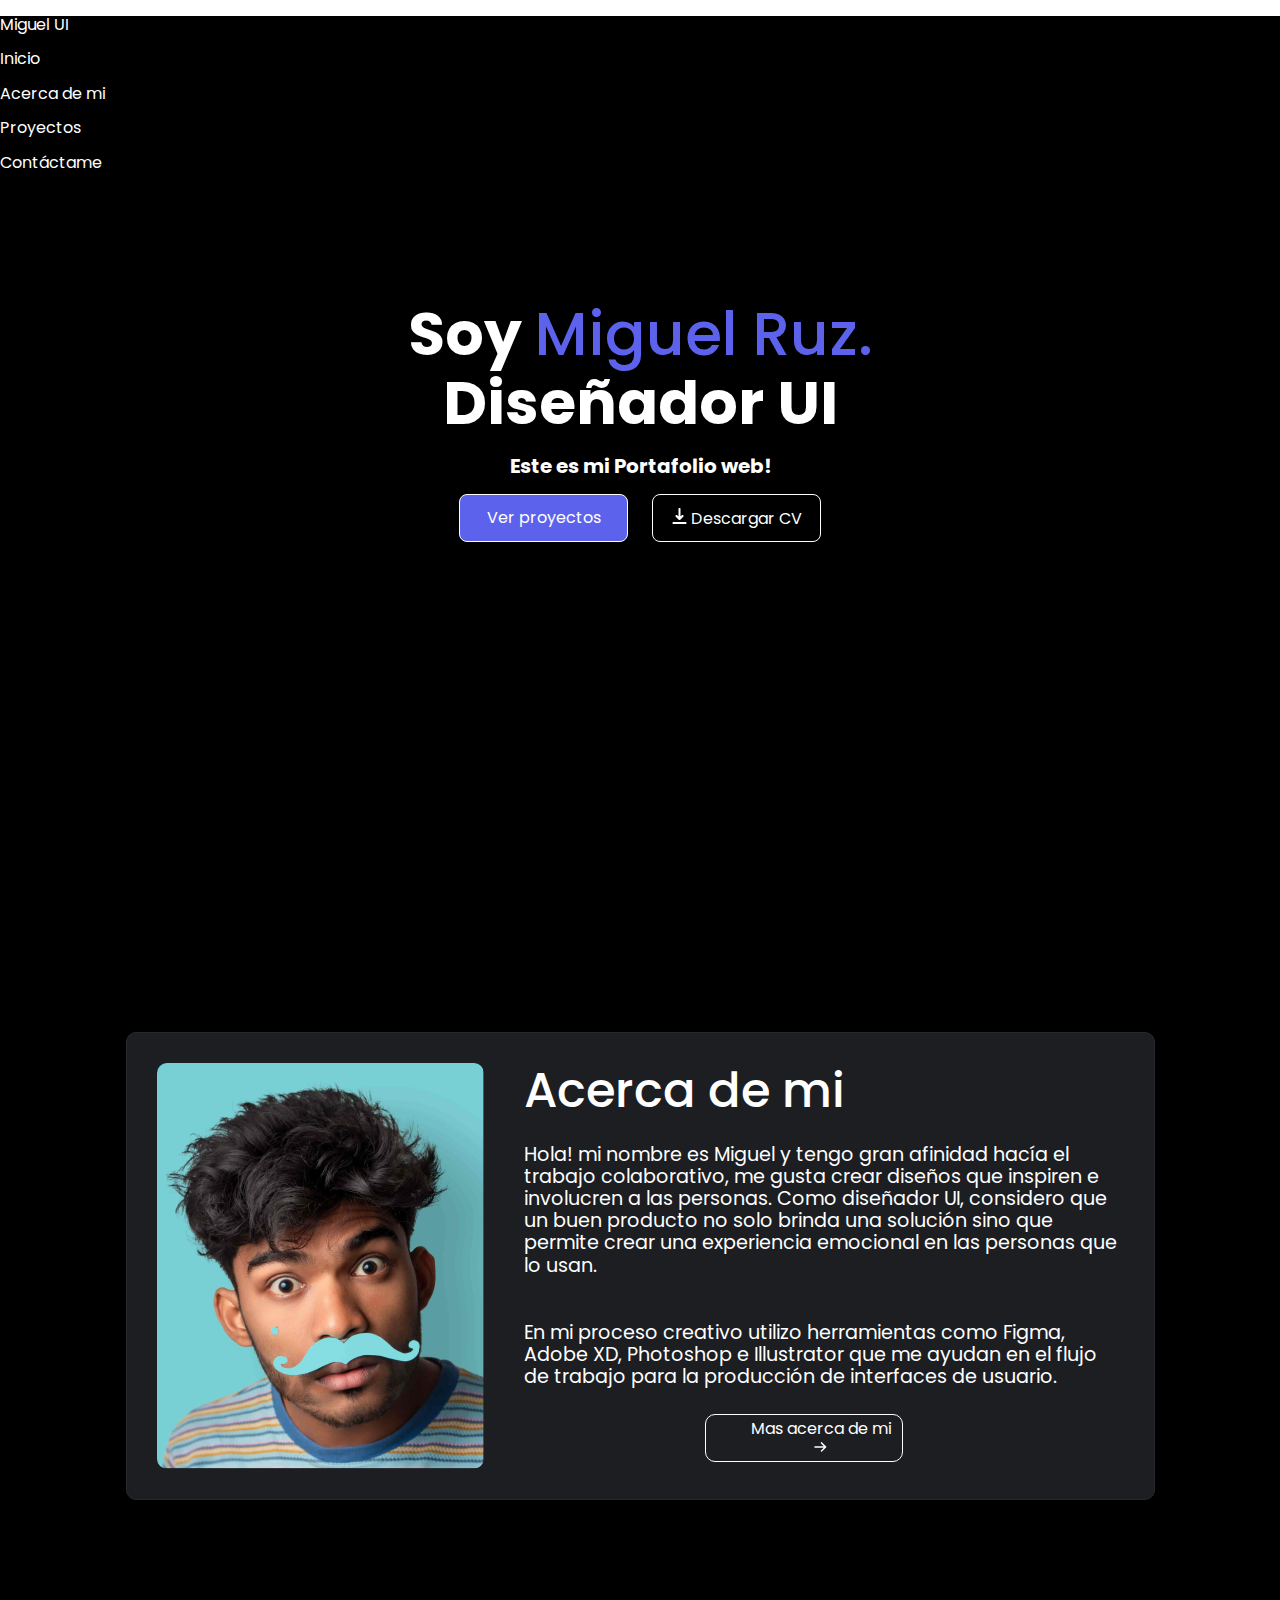
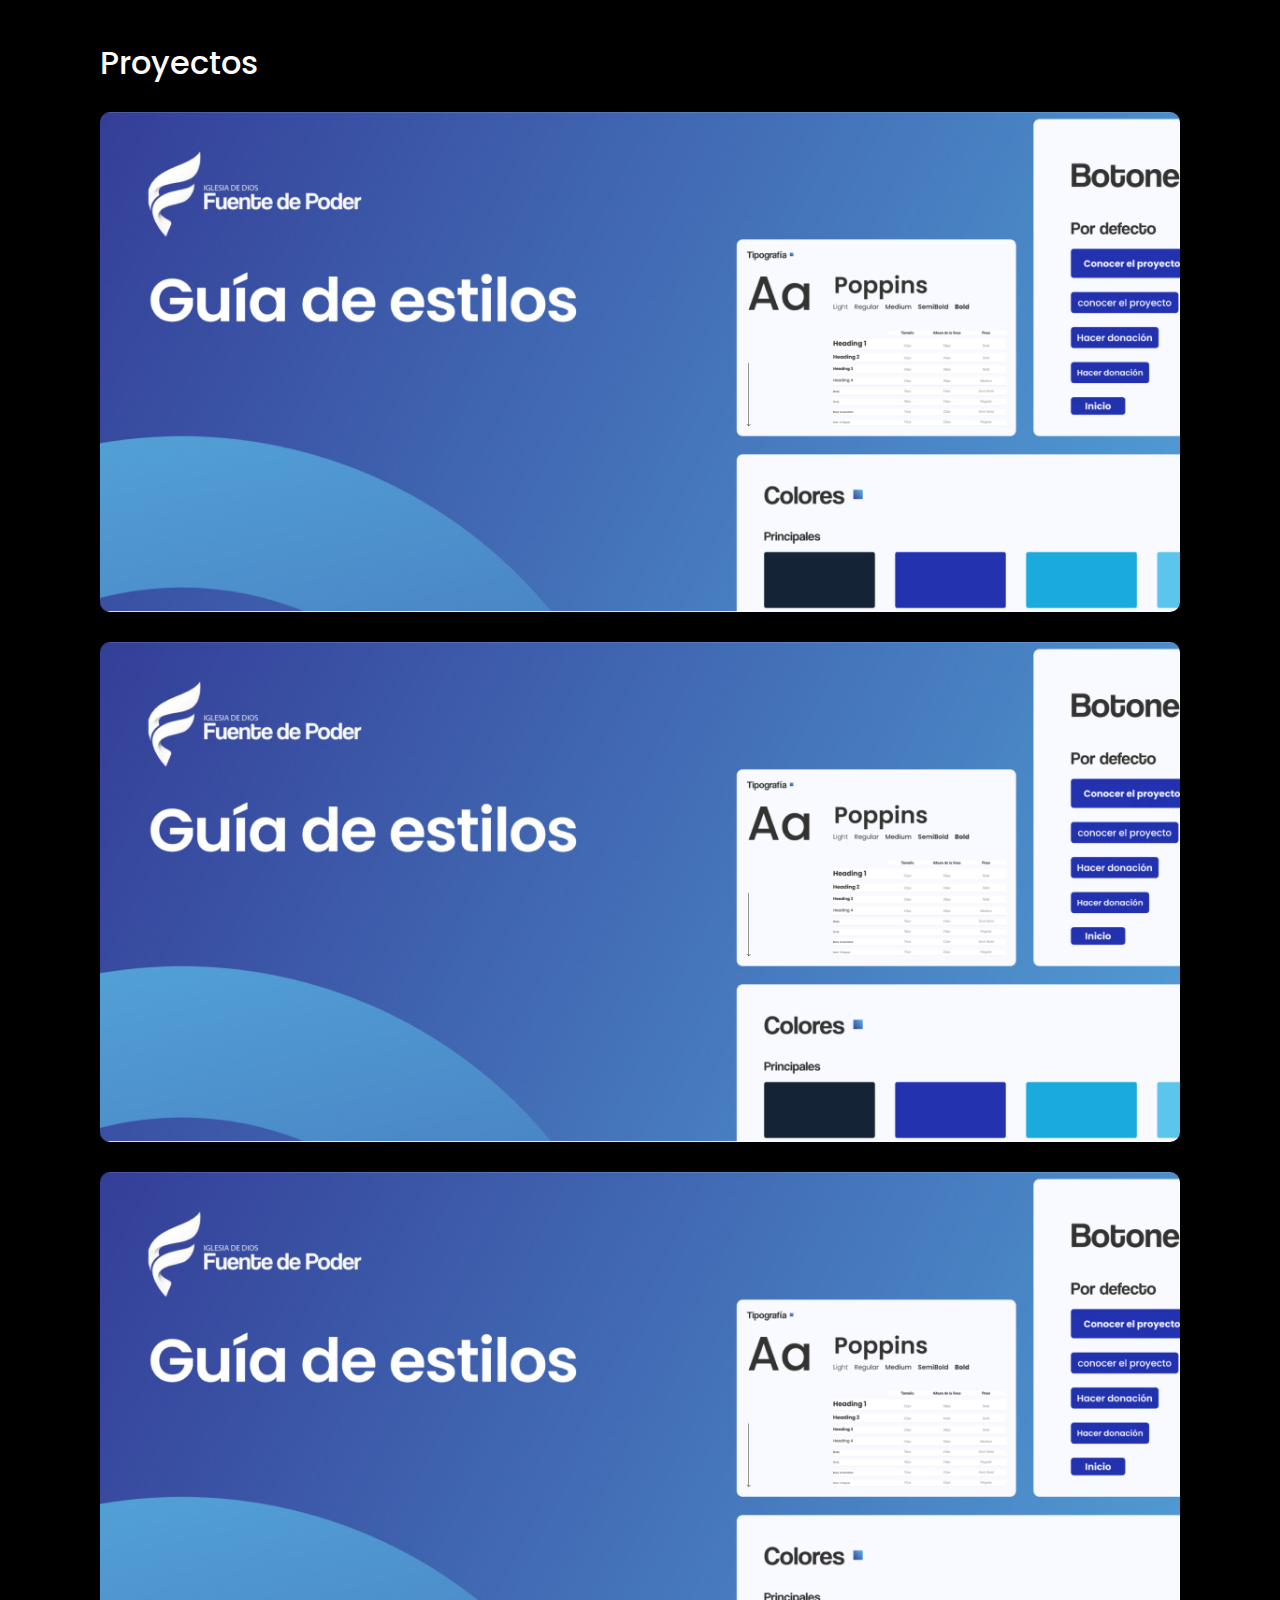
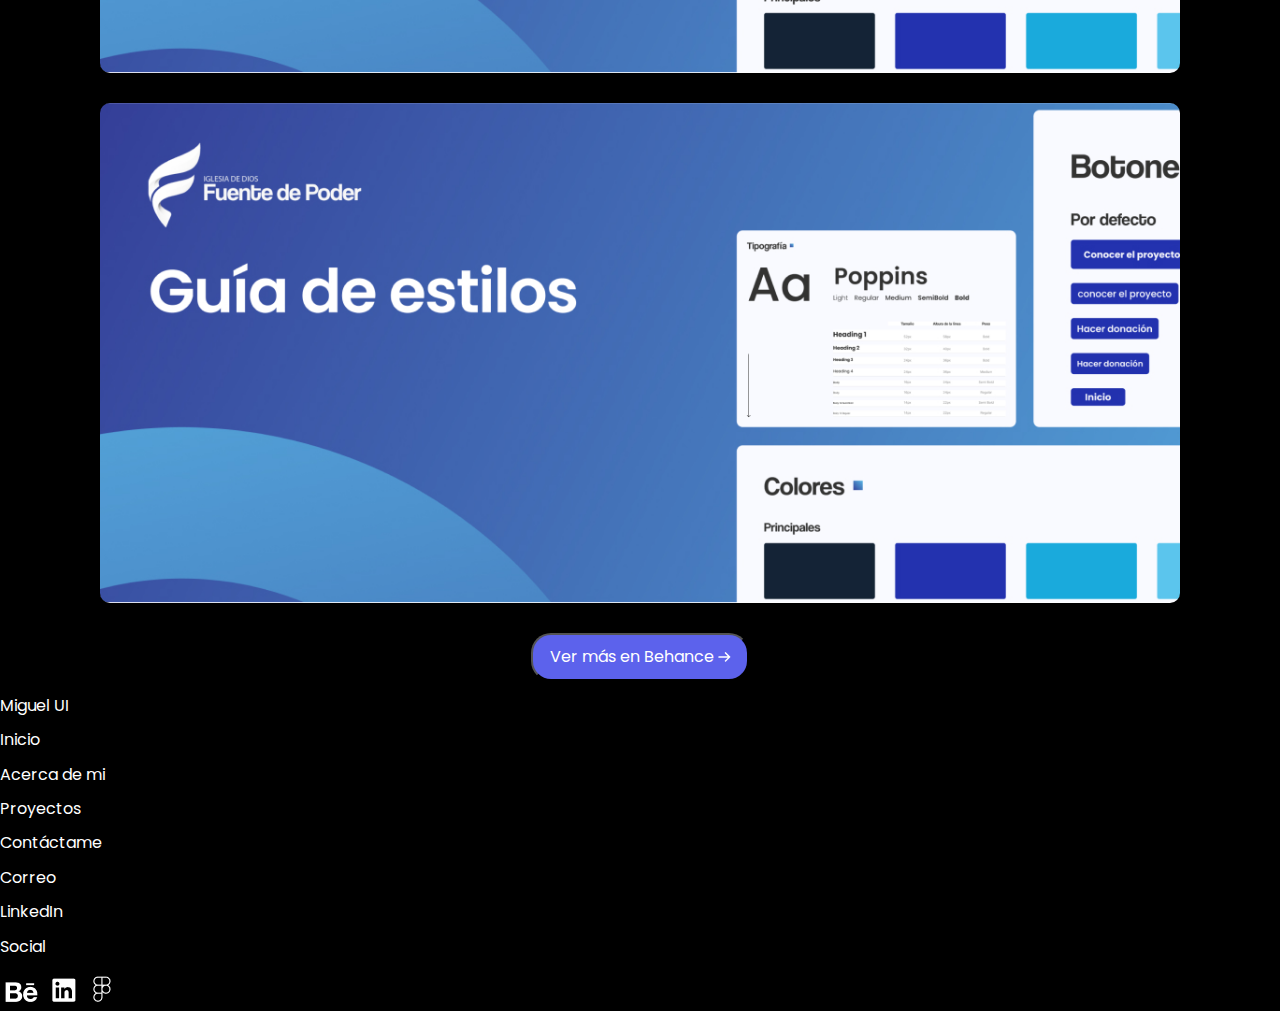
==== commit 0b550259: "Added fonts and main block." ====
--- a/Task-2/index.html
+++ b/Task-2/index.html
@@ -7,6 +7,9 @@
     <title>Miguel UI</title>
     <link rel="stylesheet" href="normalize.css" />
     <link rel="stylesheet" href="style.css" />
+    <link rel="preconnect" href="https://fonts.googleapis.com">
+    <link rel="preconnect" href="https://fonts.gstatic.com" crossorigin>
+    <link href="https://fonts.googleapis.com/css2?family=DM+Sans:wght@400;500;700&family=Poppins:wght@100;200;300;400;500;600&display=swap" rel="stylesheet">
   </head>
 
   <body>
@@ -26,10 +29,14 @@
       </div>
 
       <div class="header__introduction">
-        <h1 class="introduction__title">Soy <span class="introduction__title-name">Ruz.Diseñador UI</span></h1>
-        <h2 class="introduction__subtitle">Este es mi Portafolio web!</h2>
-        <button class="introduction__button">Ver proyectos</button>
-        <button class="introduction__button"><img src="assets/icons/download-icon.png" alt="Download icon"> Descargar CV</button>
+        <div class="header__introduction-block">
+          <h1 class="introduction__title">Soy <span class="introduction__title-name">Miguel Ruz.</span><br>Diseñador UI</h1>
+          <h2 class="introduction__subtitle">Este es mi Portafolio web!</h2>
+          <div class="introduction__buttons">
+            <button class="introduction__button introduction__button-1">Ver proyectos</button>
+            <button class="introduction__button introduction__button-2"><img src="assets/icons/download-icon.png" alt="Download icon"> Descargar CV</button>
+          </div>
+        </div>
       </div>
     </header>
 
--- a/Task-2/style.css
+++ b/Task-2/style.css
@@ -1,12 +1,84 @@
 .root {
     background-color: black;
     color: white;
+
+    font-family: 'DM Sans', sans-serif;
+    font-family: 'Poppins', sans-serif;
 }
 
 /* HEADER */
 
+/* Navigation */
+
+
+
+/* Main part */
+
 .header__introduction {
     height: 45.75em;
+}
+
+.header__introduction-block {
+    height: 18.75em;
+    width: 33.125em;
+    margin-left: auto;
+    margin-right: auto;
+    margin-top: 8em;
+}
+
+.introduction__title,
+.introduction__subtitle {
+    margin-left: auto;
+    margin-right: auto;
+    text-align: center;
+    
+}
+
+.introduction__title {
+    font-size: 3.75em;
+    font-weight: 700;
+    margin-bottom: 0;
+}
+
+.introduction__title-name {
+    color: #5C62EC;
+    font-weight: 500;
+}
+
+.introduction__subtitle {
+    font-size: 1.25em;
+}
+
+.introduction__buttons {
+    display: flex;
+    justify-content: center;
+}
+
+.introduction__button {
+    border: 1px solid white;
+    border-radius: 8px;
+    color: white;
+
+    width: 10.5625em;
+    height: 3em;
+}
+
+.introduction__button-1 {
+    background-color: #5C62EC;
+    margin-right: 12px;
+}
+
+.introduction__button-1:hover {
+    background-color: black;
+}
+
+.introduction__button-2 {
+    background-color: black;
+    margin-left: 12px;
+}
+
+.introduction__button-2:hover {
+    background-color: #5C62EC;
 }
 
 /* ABOUT SECTION */
@@ -38,6 +110,7 @@
 
 .about-section__title {
     font-size: 3em;
+    font-weight: 500;
     padding-left: 40px;
     margin-top: 0;
     margin-bottom: 0;
@@ -46,6 +119,7 @@
 .about-section__paragraph {
     padding-left: 40px;
     font-size: larger;
+    font-weight: 400;
 }
 
 .about-section__button {
@@ -62,7 +136,9 @@
     height: 3em;
 }
 
-
+.about-section__button:hover {
+    background-color: #5C62EC;
+}
 
 /* PROJECTS SECTION */
 
@@ -78,6 +154,7 @@
 
 .projects__title {
     font-size: 2em;
+    font-weight: 500;
     margin-bottom: 0;
 }
 
@@ -96,5 +173,9 @@
     color: white;
 }
 
+.projects__button:hover {
+    background-color: black;
+}
+
 /* FOOTER */
 
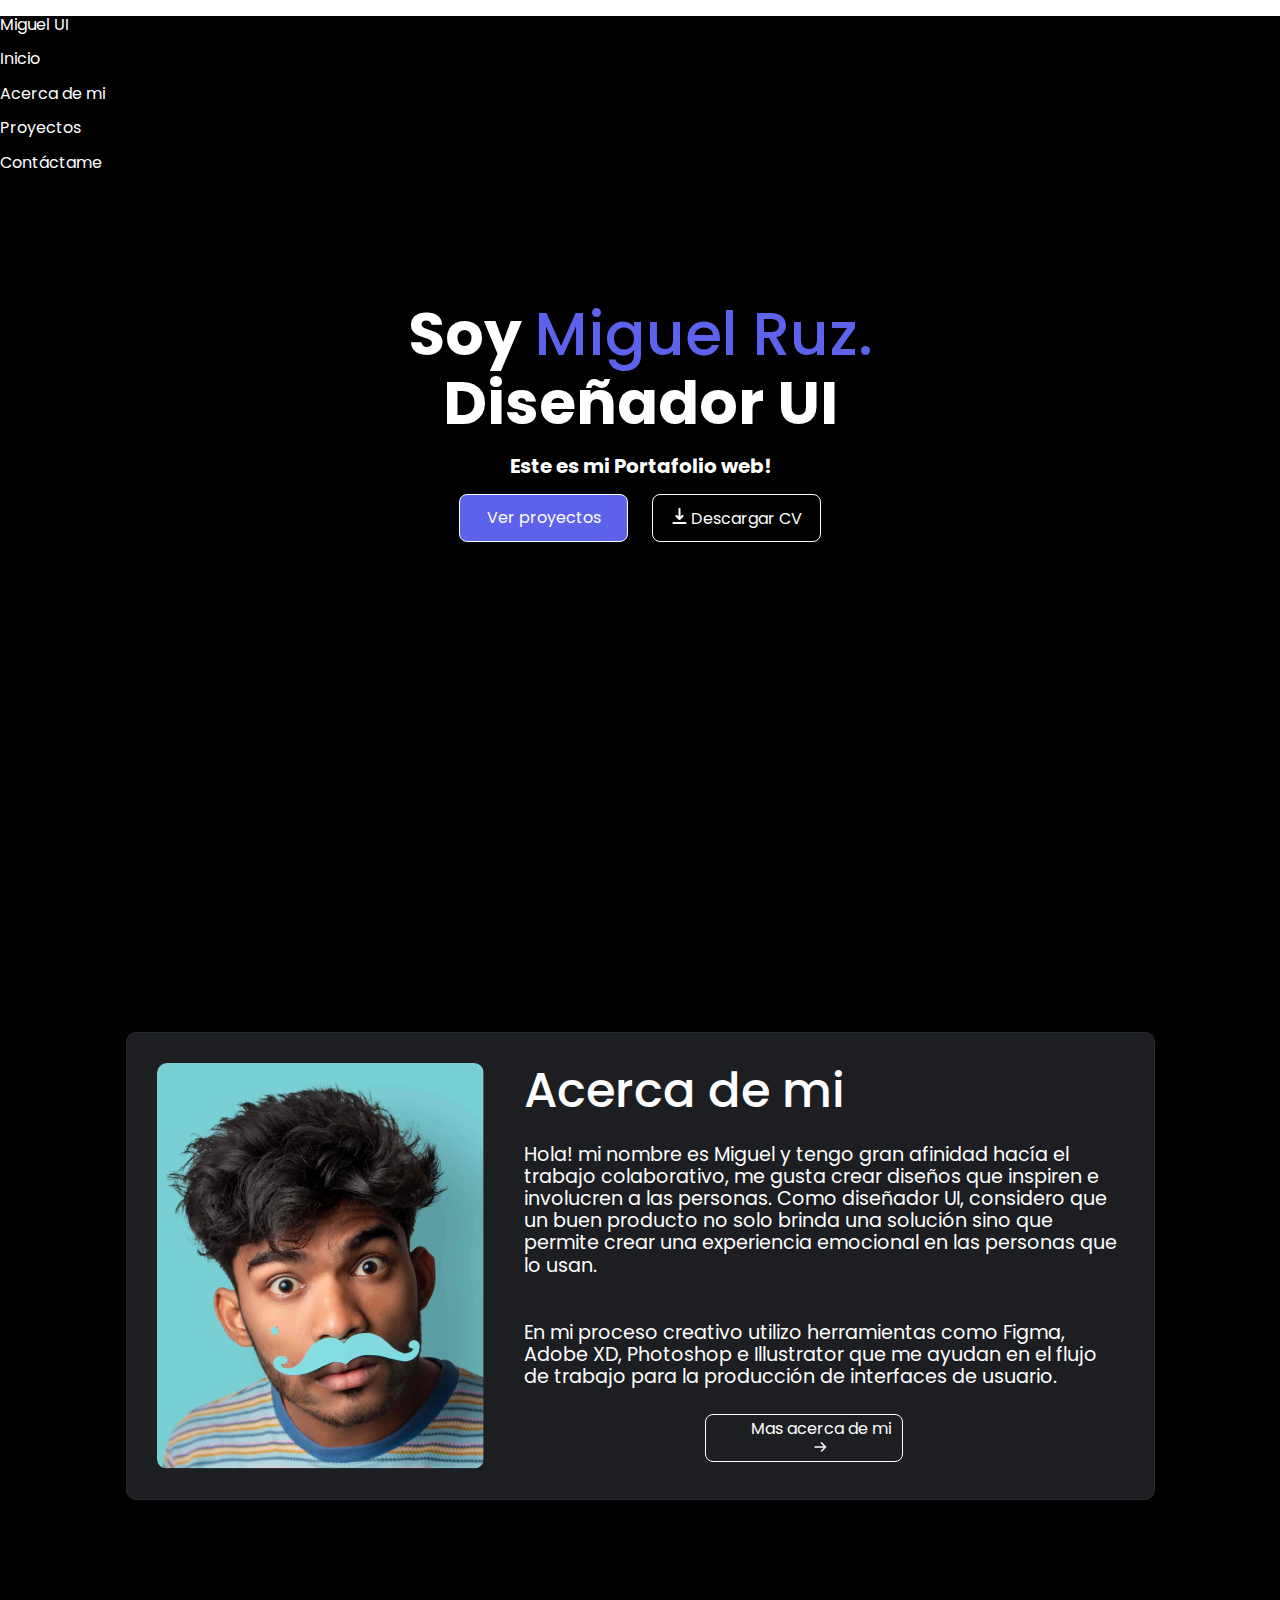
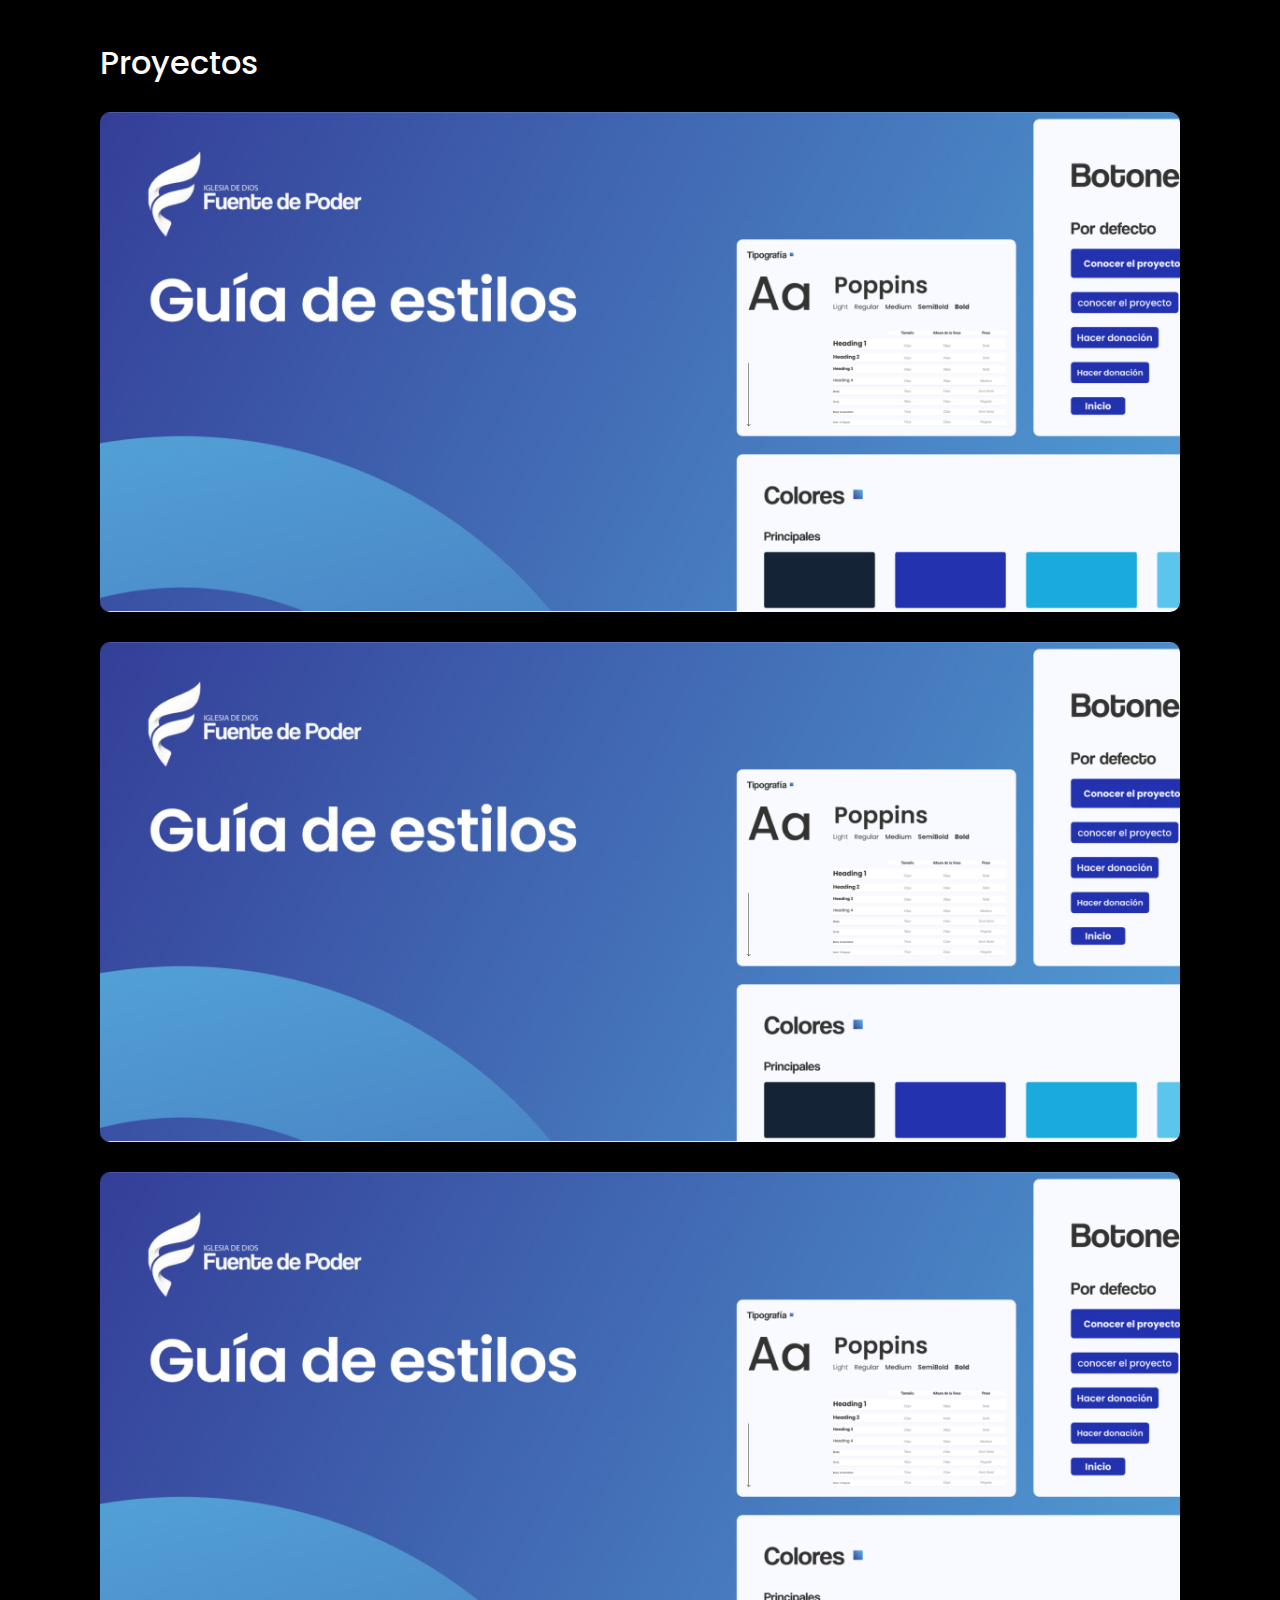
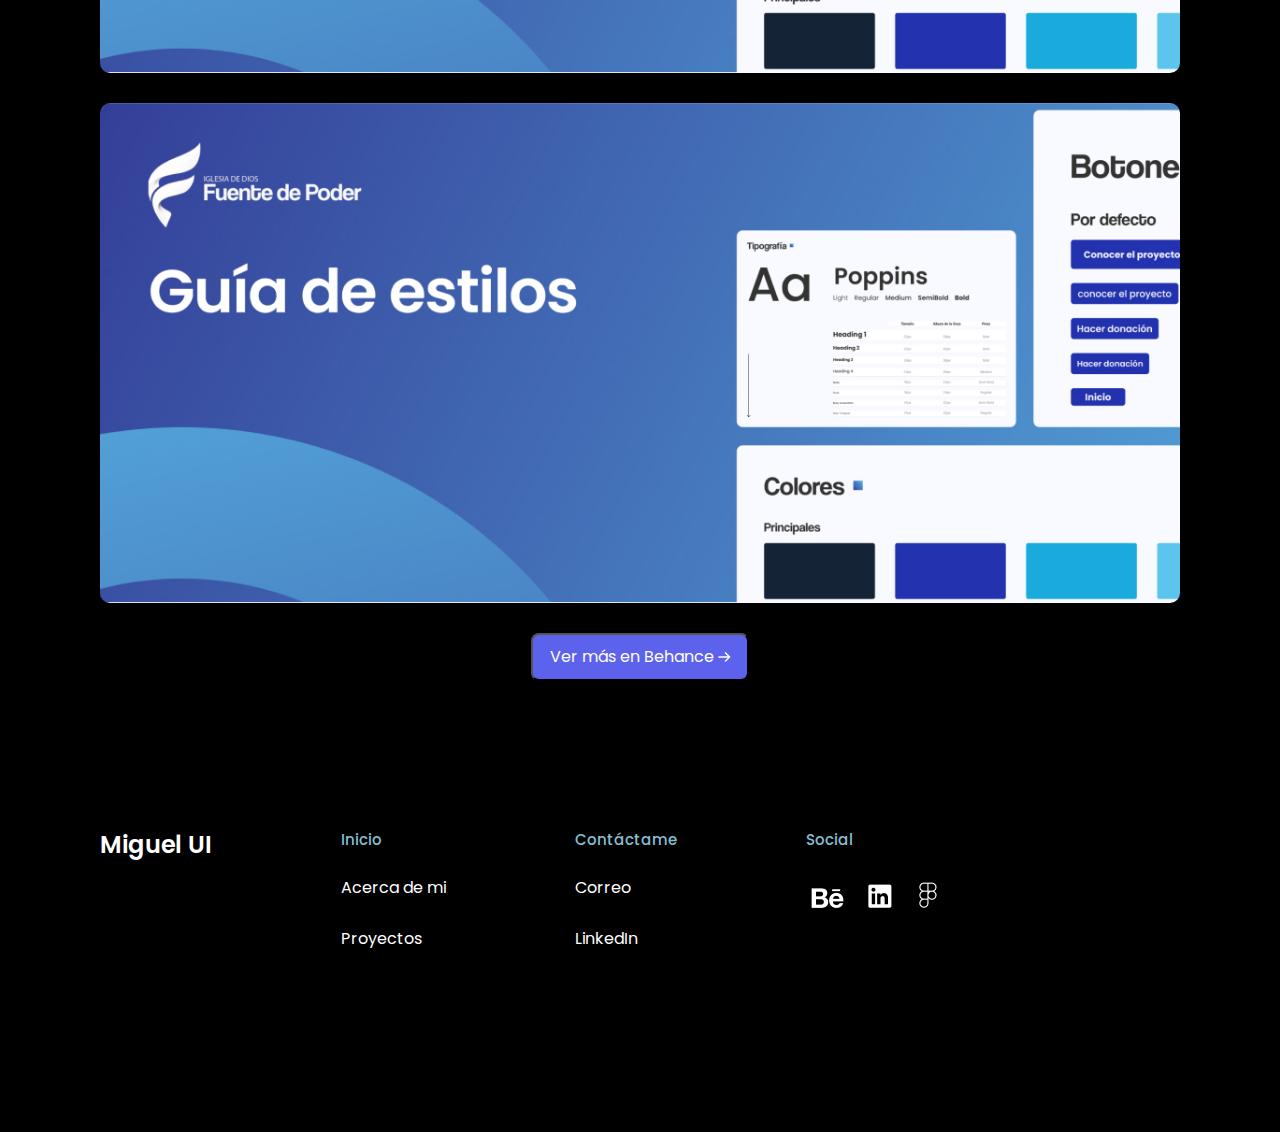
==== commit b49c1778: "Footer is ready." ====
--- a/Task-2/index.html
+++ b/Task-2/index.html
@@ -66,24 +66,28 @@
     <!-- FOOTER -->
 
     <footer class="footer">
-        <p>Miguel UI</p>
+      <div class="footer__block">
+        <p class="footer__logo">Miguel UI</p>
+        <div class="footer__menu">
+          <p class="footer__subtitle">Inicio</p>
+          <p>Acerca de mi</p>
+          <p>Proyectos</p>
+        </div>
+        <div class="footer__menu">
+          <p class="footer__subtitle">Contáctame</p>
+          <p>Correo</p>
+          <p>LinkedIn</p>
+        </div>
+        <div>
+          <p class="footer__subtitle">Social</p>
+          <div class="footer__social-media">
+            <img src="assets/icons/behance-icon.png" alt="Behance icon" class="footer__icon">
+            <img src="assets/icons/linkedin-icon.png" alt="Linkedin icon" class="footer__icon">
+            <img src="assets/icons/figma-icon.png" alt="Figma icon" class="footer__icon">
+          </div>
+        </div>
+      </div>
     </footer>
-    <div>
-      <p>Inicio</p>
-      <p>Acerca de mi</p>
-      <p>Proyectos</p>
-    </div>
-    <div>
-      <p>Contáctame</p>
-      <p>Correo</p>
-      <p>LinkedIn</p>
-    </div>
-    <div>
-      <p>Social</p>
-      <img src="assets/icons/behance-icon.png" alt="Behance icon">
-      <img src="assets/icons/linkedin-icon.png" alt="Linkedin icon">
-      <img src="assets/icons/figma-icon.png" alt="Figma icon">
-    </div>
 
   </div>
   </body>
--- a/Task-2/style.css
+++ b/Task-2/style.css
@@ -126,7 +126,7 @@
     background-color: #1C1E22;
     color: white;
 
-    border-radius: 10px;
+    border-radius: 8px;
     border: 1px solid white;
     padding-left: 40px;
     margin-left: auto;
@@ -150,6 +150,7 @@
 
     margin-left: 100px;
     margin-right: 100px;
+    margin-bottom: 150px;
 }
 
 .projects__title {
@@ -165,7 +166,7 @@
 .projects__button {
     width: 13.6em;
     height: 3em;
-    border-radius: 20px;
+    border-radius: 8px;
 
     align-self: center;
 
@@ -179,3 +180,48 @@
 
 /* FOOTER */
 
+.footer {
+    height: 18.8125em;
+}
+
+.footer__block {
+    height: 6.75em;
+    margin-left: 100px;
+
+    display: flex;
+    gap: 8.0625em;
+}
+
+.footer__logo {
+    font-size: 1.5em;
+    font-weight: 600;
+    margin-top: 0;
+}
+
+.footer__menu {
+    font-weight: 400;
+    font-size: 1em;
+
+    display: flex;
+    flex-direction: column;
+}
+
+.footer__subtitle {
+    font-size: 0.94em;
+    font-weight: 500;
+    color: #85BFD1;
+    margin-top: 0;
+}
+
+.footer__social-media {
+    margin-top: 30px;   
+}
+
+.footer__icon {
+    margin-right: 10px;
+}
+
+
+
+
+
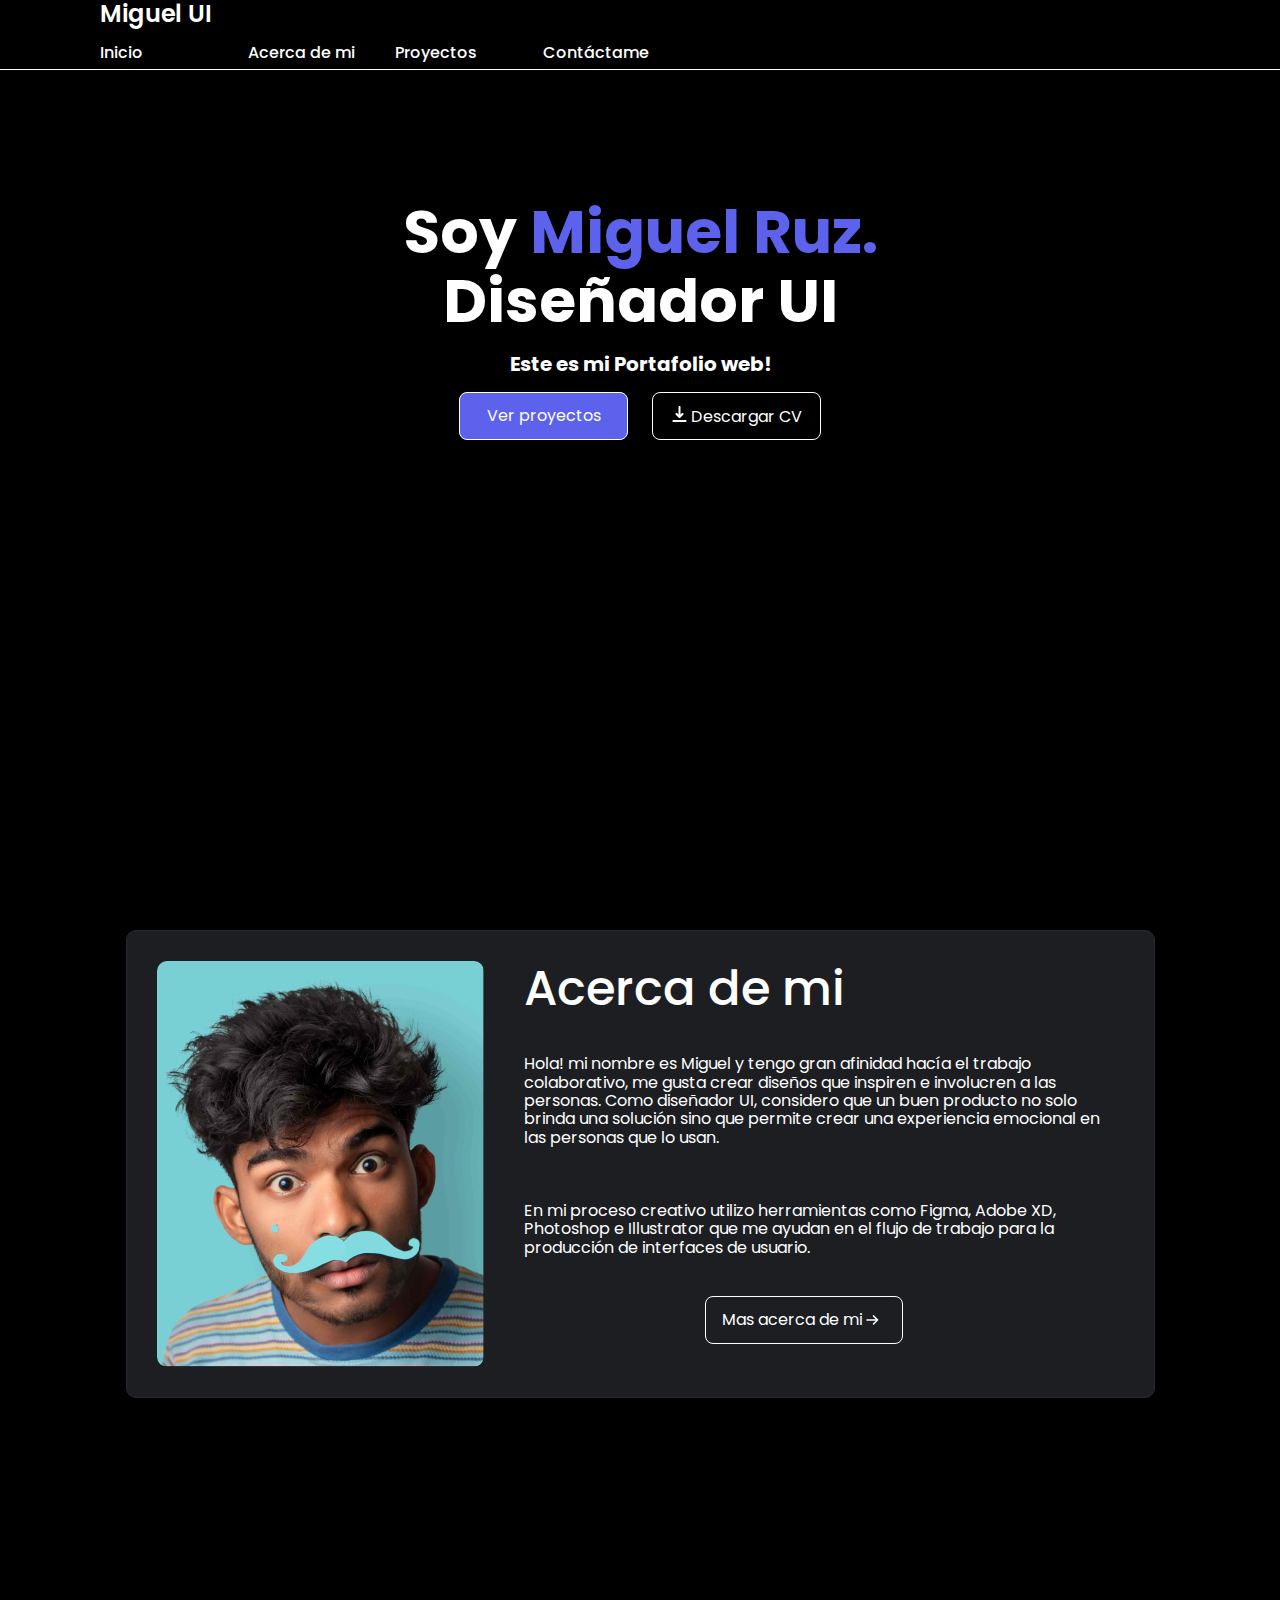
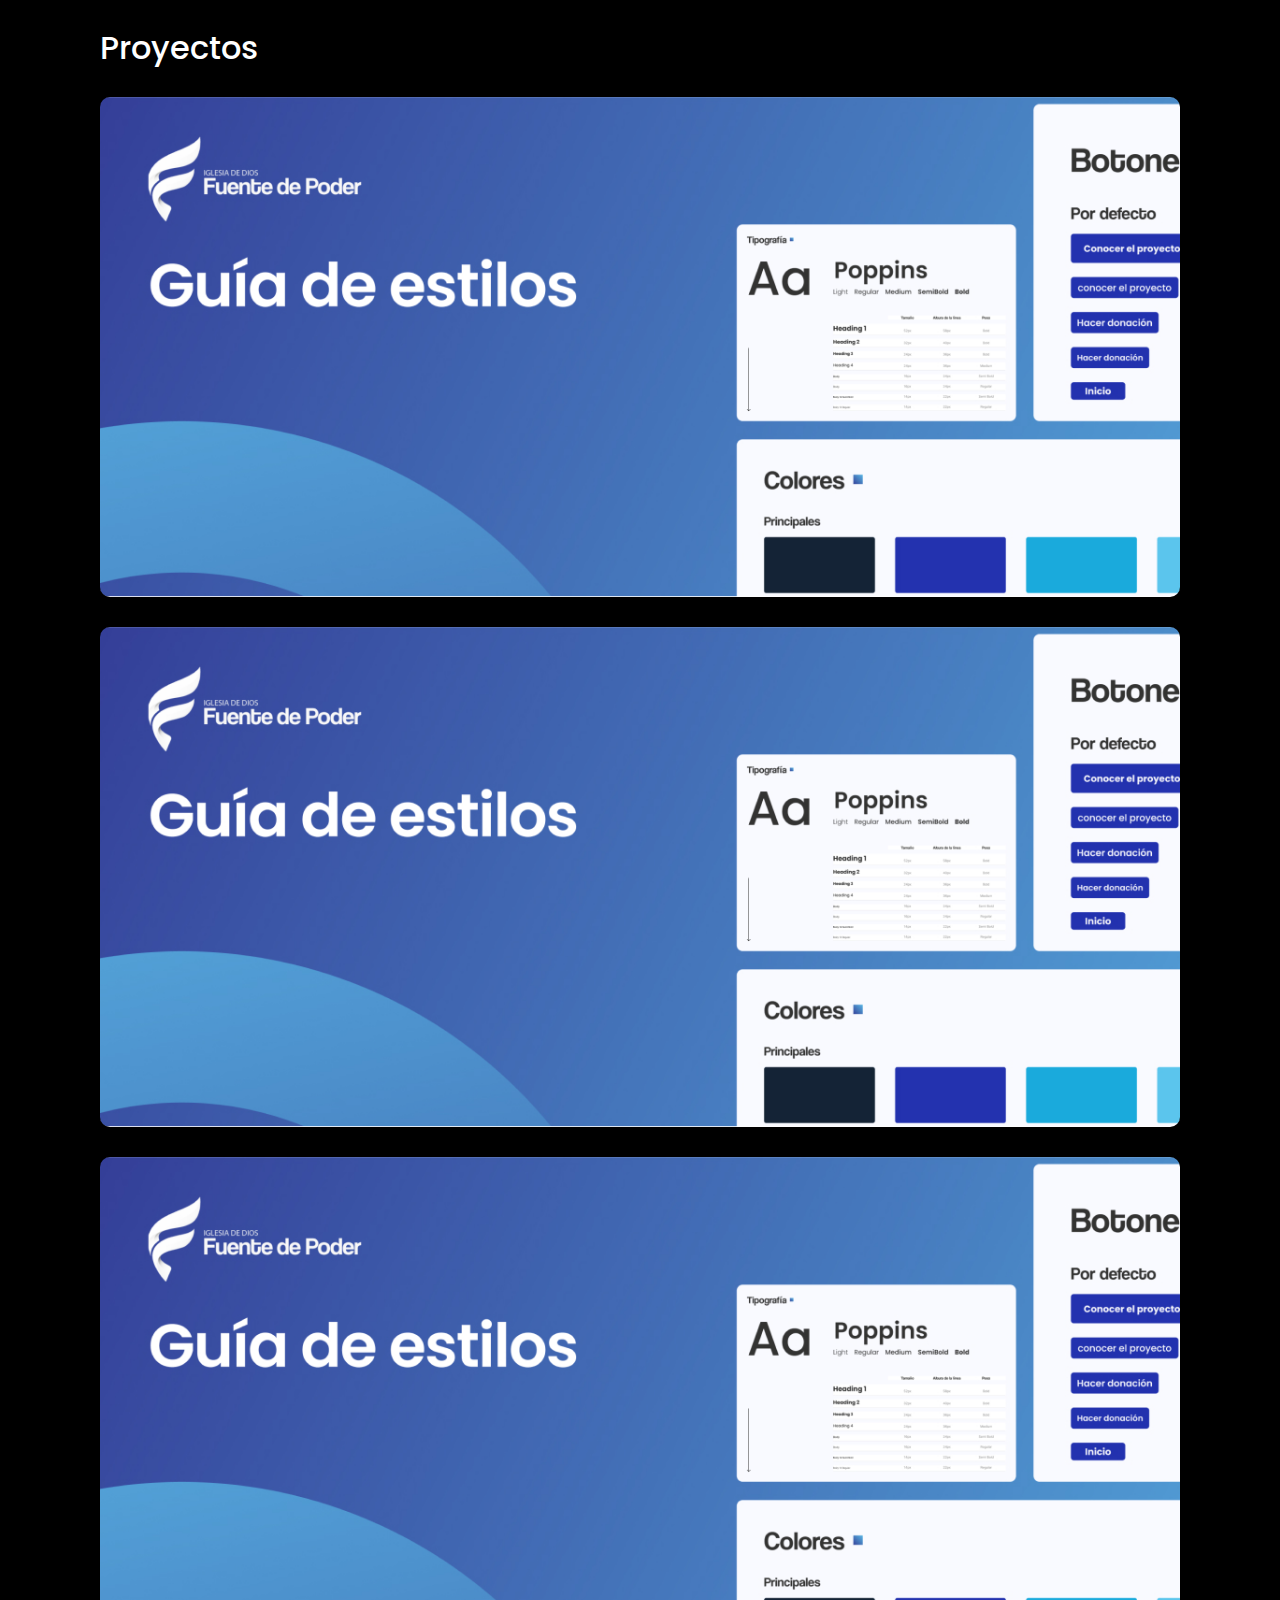
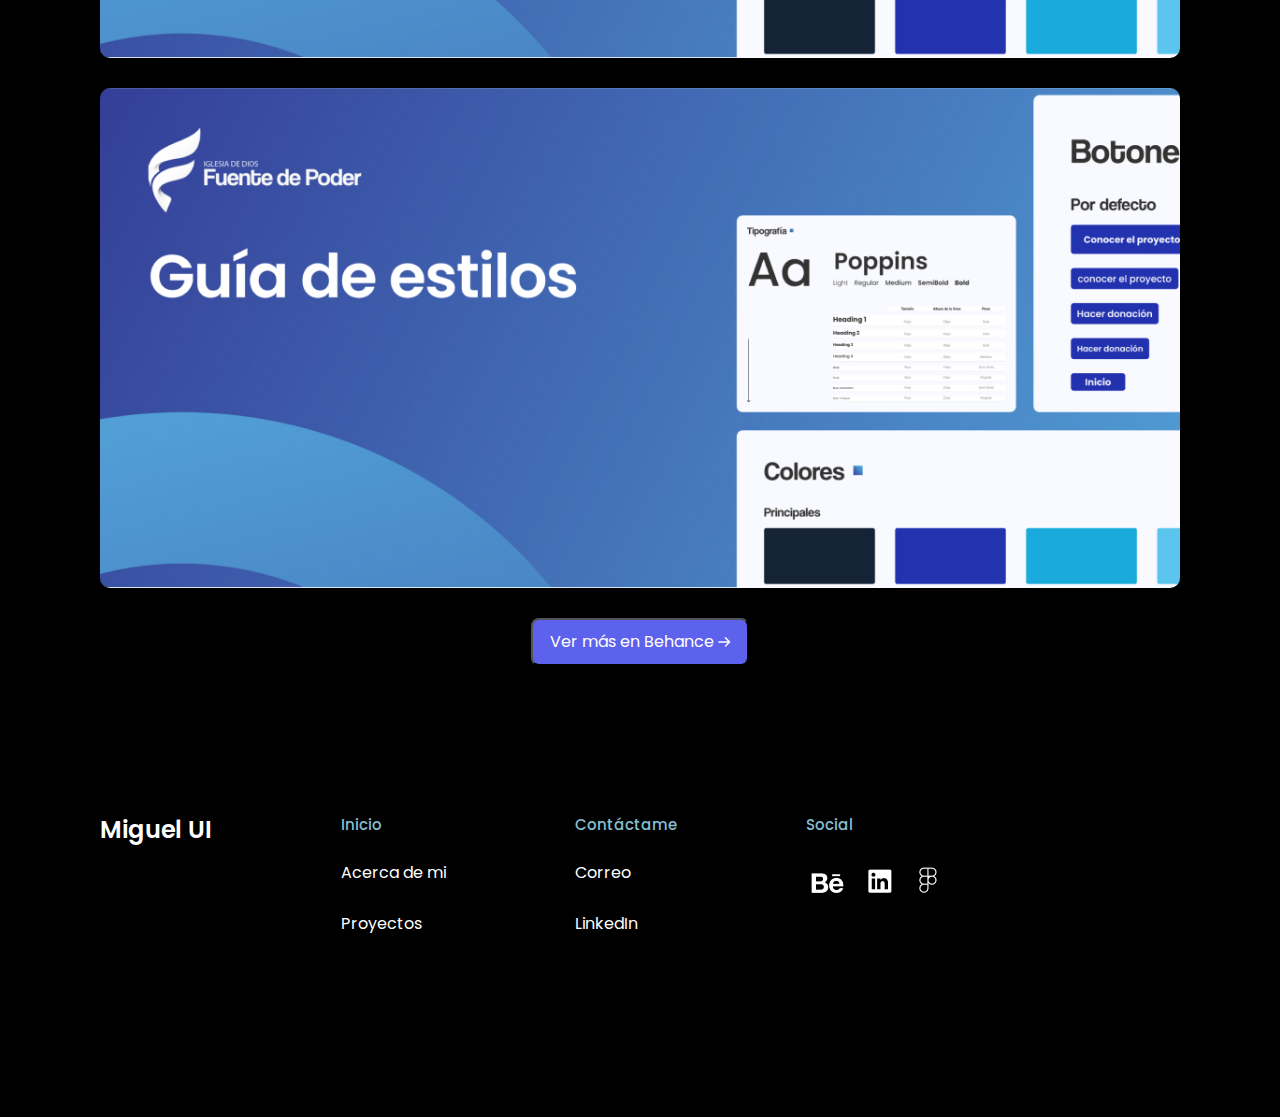
==== commit 39f1fc20: "Added adaptive version for blocks 2, 3 and 4." ====
--- a/Task-2/index.html
+++ b/Task-2/index.html
@@ -19,7 +19,7 @@
 
     <header class="header">
       <div class="header__navigation">
-        <p class="header__logo">Miguel UI</p>
+        <h2 class="header__logo">Miguel UI</h2>
         <nav class="header__navigation-bar">
           <p>Inicio</p>
           <p>Acerca de mi</p>
@@ -46,8 +46,8 @@
       <div class="about-section__card">
         <img src="assets/pictures/photo-of-miguel.png" alt="Picture of Miguel" class="about-section__miguel-picture" />
         <h2 class="about-section__title">Acerca de mi</h2>
-        <p class="about-section__paragraph">Hola! mi nombre es Miguel y tengo gran afinidad hacía el trabajo colaborativo, me gusta crear diseños que inspiren e involucren a las personas. Como diseñador UI, considero que un buen producto no solo brinda una solución sino que permite crear una experiencia emocional en las personas que lo usan.</p>
-        <p class="about-section__paragraph">En mi proceso creativo utilizo herramientas como Figma, Adobe XD, Photoshop e Illustrator que me ayudan en el flujo de trabajo para la producción de interfaces de usuario.</p>
+        <p class="about-section__paragraph about-section__paragraph-1">Hola! mi nombre es Miguel y tengo gran afinidad hacía el trabajo colaborativo, me gusta crear diseños que inspiren e involucren a las personas. Como diseñador UI, considero que un buen producto no solo brinda una solución sino que permite crear una experiencia emocional en las personas que lo usan.</p>
+        <p class="about-section__paragraph about-section__paragraph-2">En mi proceso creativo utilizo herramientas como Figma, Adobe XD, Photoshop e Illustrator que me ayudan en el flujo de trabajo para la producción de interfaces de usuario.</p>
         <button class="about-section__button">Mas acerca de mi <img src="assets/icons/next-icon.png" alt="Next icon"></button>
       </div>
     </main>
@@ -78,8 +78,8 @@
           <p>Correo</p>
           <p>LinkedIn</p>
         </div>
-        <div>
-          <p class="footer__subtitle">Social</p>
+        <div class="footer__social-media-block">
+          <p class="footer__subtitle footer__subtitle-3">Social</p>
           <div class="footer__social-media">
             <img src="assets/icons/behance-icon.png" alt="Behance icon" class="footer__icon">
             <img src="assets/icons/linkedin-icon.png" alt="Linkedin icon" class="footer__icon">
--- a/Task-2/style.css
+++ b/Task-2/style.css
@@ -10,7 +10,31 @@
 
 /* Navigation */
 
-
+.header__navigation {
+    height: 4.3125em;
+    border-bottom: 1px solid white;
+    padding-left: 100px;
+}
+
+.header__logo {
+    margin-top: auto;
+    margin-bottom: auto;
+    width: 50%;
+
+    font-weight: 600;
+    font-size: 1.5em;
+}
+
+.header__navigation-bar {
+    width: 50%;
+    display: grid;
+    grid-template-columns: repeat(4, 1fr);
+
+    margin-right: 100px;
+
+    font-weight: 500;
+    font-size: 1em;
+}
 
 /* Main part */
 
@@ -42,7 +66,7 @@
 
 .introduction__title-name {
     color: #5C62EC;
-    font-weight: 500;
+    font-weight: 700;
 }
 
 .introduction__subtitle {
@@ -81,11 +105,66 @@
     background-color: #5C62EC;
 }
 
+@media (max-width: 767px) {
+    .header__introduction {
+        height: 45.75em;
+    }
+    
+    .header__introduction-block {
+        height: 18.75em;
+        width: 33.125em;
+        margin-left: auto;
+        margin-right: auto;
+        margin-top: 8em;
+    }
+    
+    .introduction__title,
+    .introduction__subtitle {
+        margin-left: auto;
+        margin-right: auto;
+        text-align: center;
+        
+    }
+    
+    .introduction__title {
+        font-size: 3.75em;
+        font-weight: 700;
+        margin-bottom: 0;
+    }
+    
+    .introduction__title-name {
+        color: #5C62EC;
+        font-weight: 500;
+    }
+    
+    .introduction__subtitle {
+        font-size: 1.25em;
+    }
+    
+    .introduction__buttons {
+        display: flex;
+        justify-content: center;
+    }
+    
+    .introduction__button {
+        width: 10.5625em;
+        height: 3em;
+    }
+    
+    .introduction__button-1 {
+        margin-right: 12px;
+    }
+    
+    .introduction__button-2 {
+        margin-left: 12px;
+    }
+}
+
 /* ABOUT SECTION */
 
 .about-section {
     width: 100vw;
-    height: 36.3225em;
+    margin-bottom: 200px;
 }
 
 .about-section__card {
@@ -118,7 +197,7 @@
 
 .about-section__paragraph {
     padding-left: 40px;
-    font-size: larger;
+    font-size: 1em;
     font-weight: 400;
 }
 
@@ -128,9 +207,9 @@
 
     border-radius: 8px;
     border: 1px solid white;
-    padding-left: 40px;
     margin-left: auto;
     margin-right: auto;
+    padding-left: 0;
 
     width: 12.375em;
     height: 3em;
@@ -138,6 +217,99 @@
 
 .about-section__button:hover {
     background-color: #5C62EC;
+}
+
+@media (max-width: 1050px) and (min-width: 767px) {
+
+    .about-section {
+        width: 100vw;
+        margin-bottom: 150px;
+    }
+
+    .about-section__card {
+        width: 90vw;
+    
+        display: grid;
+        grid-template-rows: repeat(5, fit-content);
+    }
+
+    .about-section__miguel-picture {
+        grid-row: 1 / 2;
+        width: 90vw;
+        margin-left: auto;
+        margin-right: auto;
+        margin-bottom: 30px;
+    }
+
+    .about-section__title {
+        grid-row: 2 / 3;
+
+        font-size: 1.5em;
+        font-weight: 400;
+        padding-left: 0;
+        margin-bottom: 30px;
+    }
+
+    .about-section__paragraph-1 {
+        grid-row: 3 / 4;
+        padding-left: 0;
+    }
+
+    .about-section__paragraph-2 {
+        grid-row: 4 / 5;
+        padding-left: 0;
+    }
+
+    .about-section__button {
+        grid-row: 5 / 6;
+        margin-top: 30px;
+    }
+}
+
+@media (max-width: 767px) {
+    .about-section {
+        width: 100vw;
+        margin-bottom: 150px;
+    }
+
+    .about-section__card {
+        width: 20.5em;
+    
+        display: grid;
+        grid-template-rows: repeat(5, fit-content);
+    }
+
+    .about-section__miguel-picture {
+        grid-row: 1 / 2;
+        width: 18.375em;
+        margin-left: auto;
+        margin-right: auto;
+        margin-bottom: 30px;
+    }
+
+    .about-section__title {
+        grid-row: 2 / 3;
+
+        font-size: 1.5em;
+        font-weight: 400;
+        padding-left: 0;
+        margin-bottom: 30px;
+    }
+
+    .about-section__paragraph-1 {
+        grid-row: 3 / 4;
+        padding-left: 0;
+    }
+
+    .about-section__paragraph-2 {
+        grid-row: 4 / 5;
+        padding-left: 0;
+    }
+
+    .about-section__button {
+        grid-row: 5 / 6;
+        margin-top: 30px;
+    }
 }
 
 /* PROJECTS SECTION */
@@ -176,6 +348,18 @@
 
 .projects__button:hover {
     background-color: black;
+}
+
+@media (max-width: 767px) {
+    .projects {
+        margin-left: 30px;
+        margin-right: 30px;
+    }
+
+    .projects__title {
+        font-size: 1.5em;
+        font-weight: 400;
+    }
 }
 
 /* FOOTER */
@@ -221,7 +405,34 @@
     margin-right: 10px;
 }
 
-
-
-
-
+@media (max-width: 1023px) and (min-width: 768px) {
+    .footer__block {
+        gap: 3em;
+    }
+}
+
+@media (max-width: 767px) {
+    .footer {
+        height: auto;
+        padding-bottom: 80px;
+    }
+
+    .footer__block {
+        height: auto;
+        margin-left: auto;
+        margin-right: auto;
+    
+        flex-direction: column;
+        gap: 2em;
+        align-items: center;
+    }
+
+    .footer__subtitle-3 {
+        display: none;
+    }
+}
+
+
+
+
+
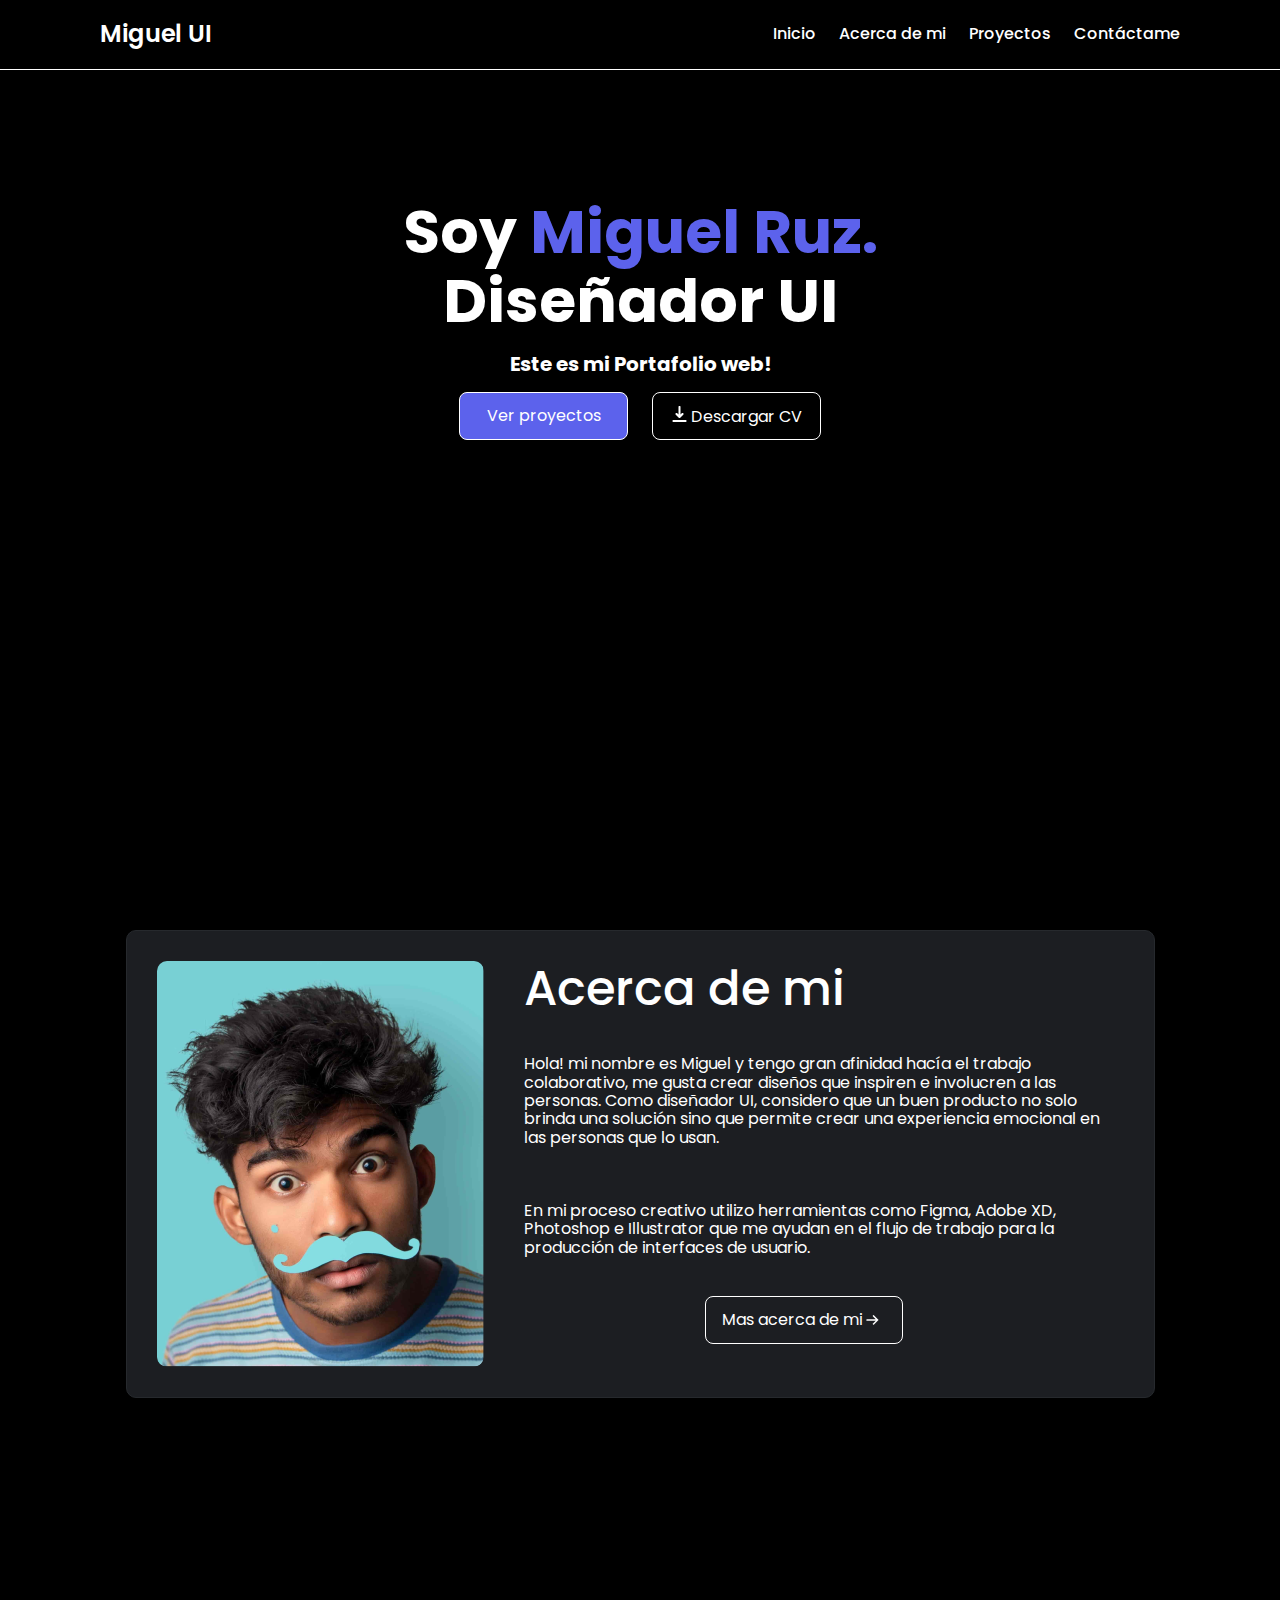
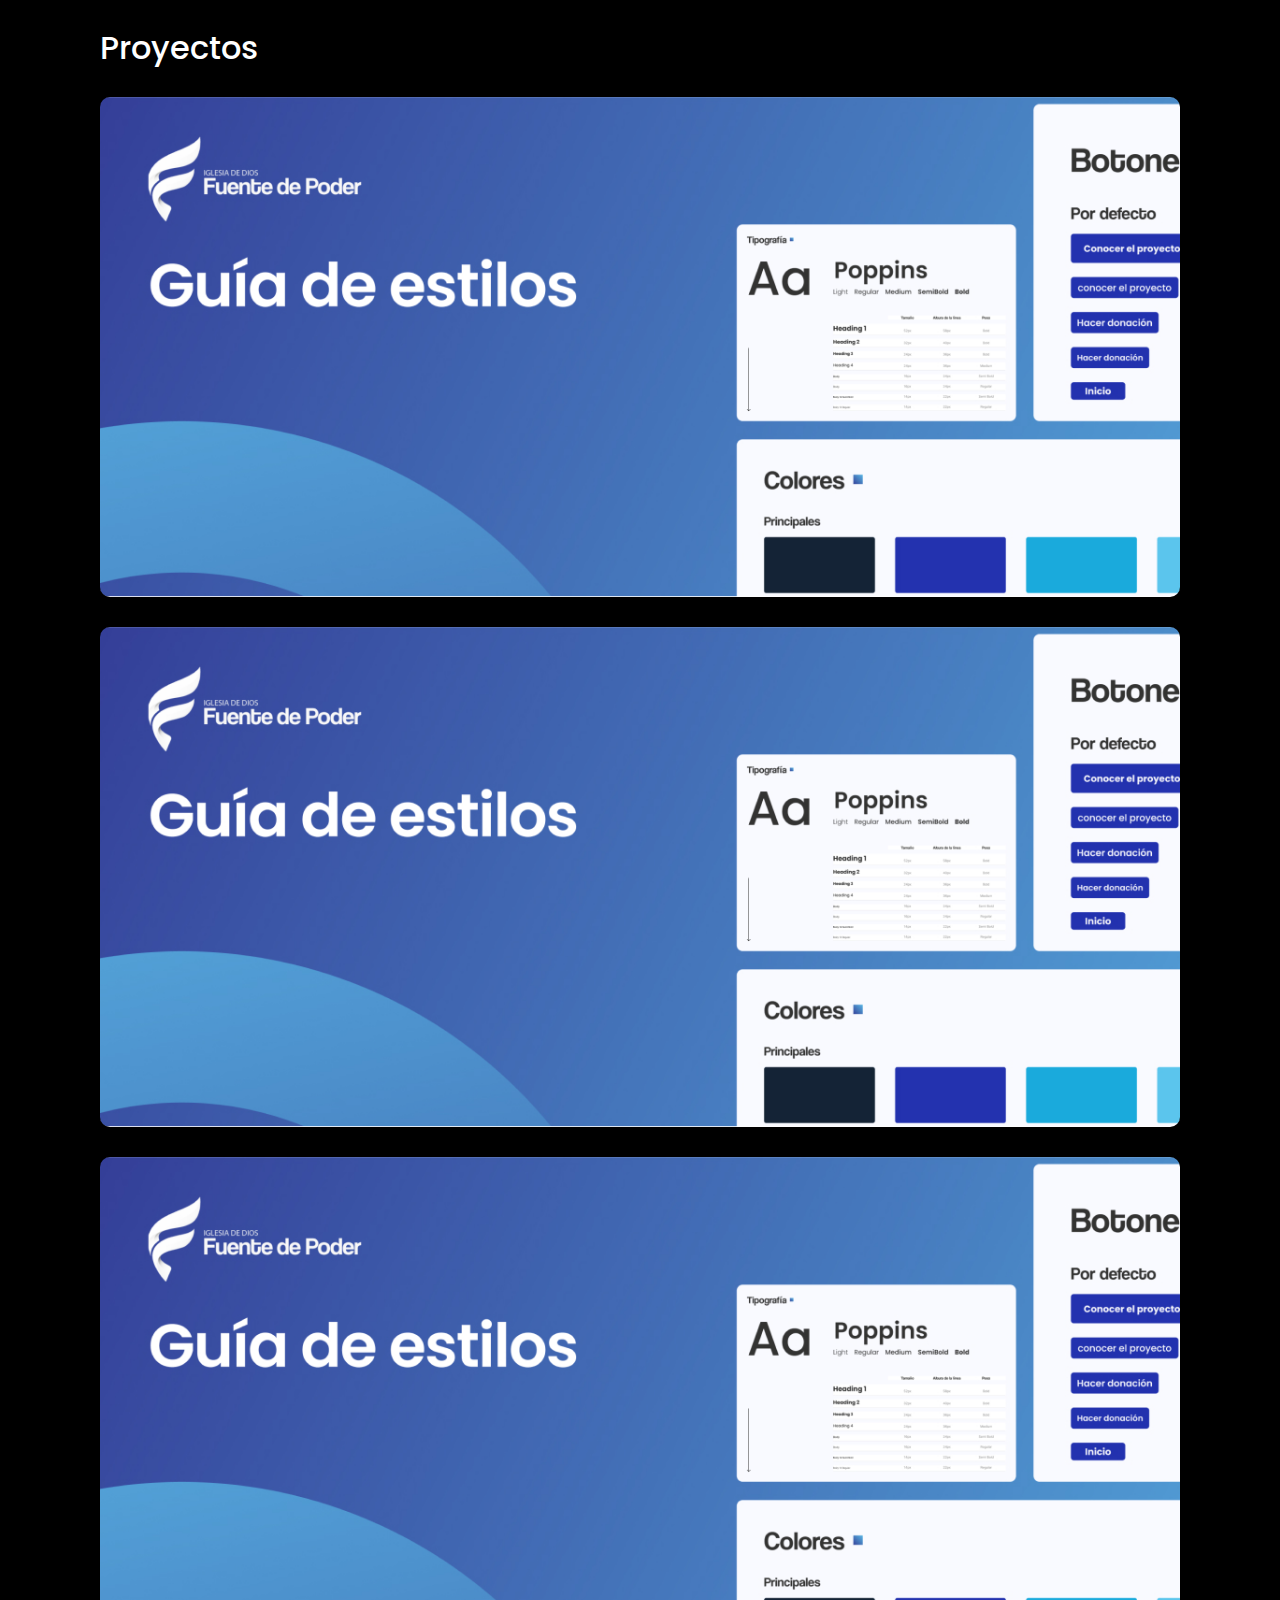
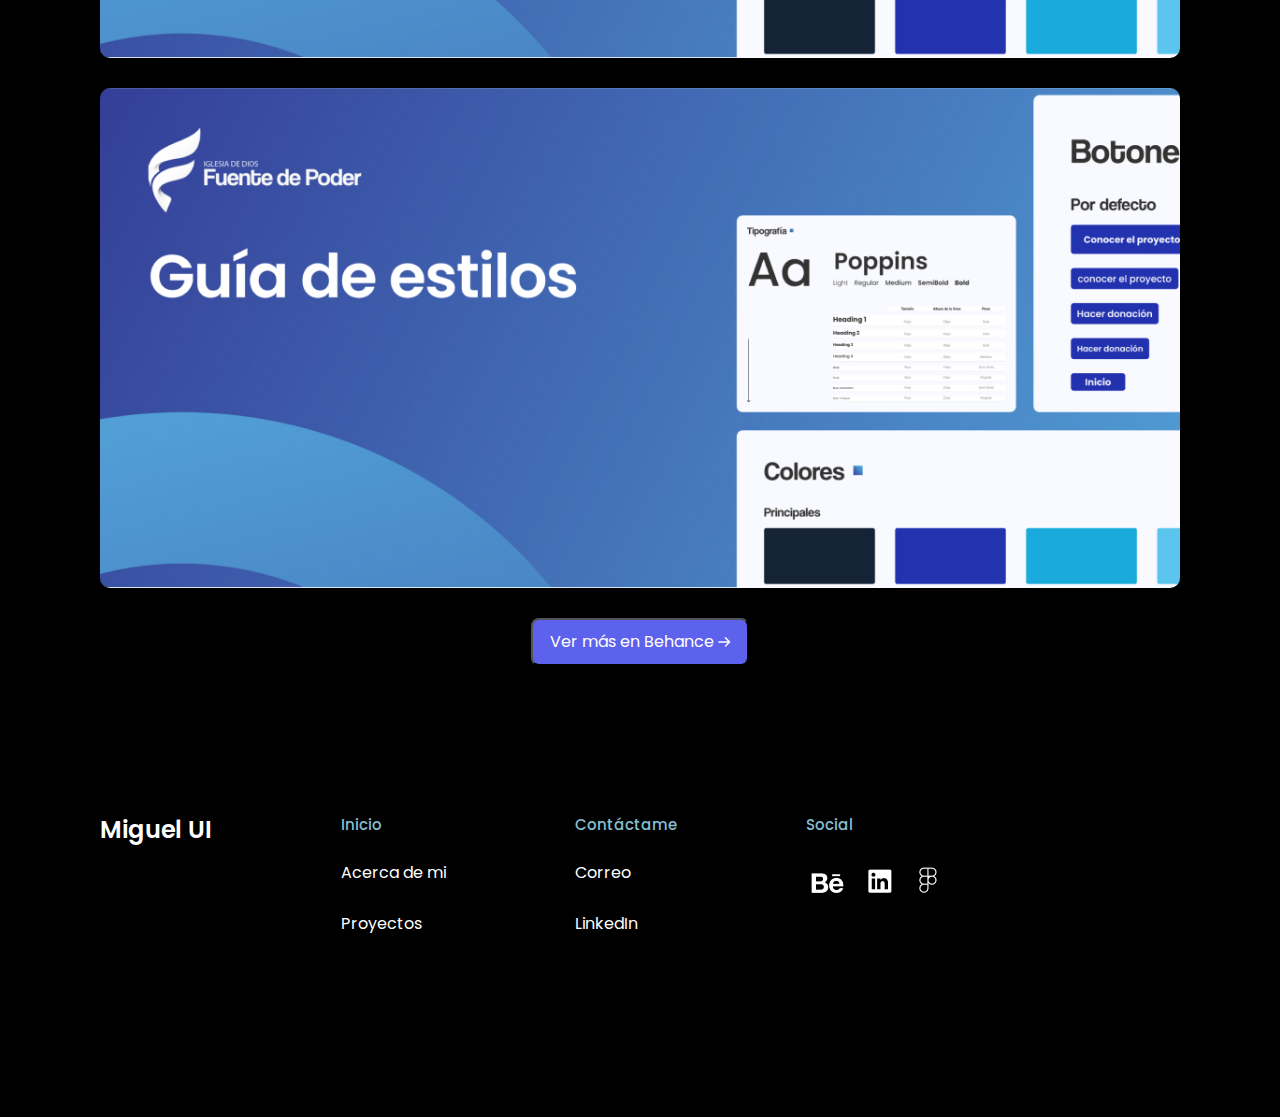
==== commit 1f2dd11d: "Header is finished." ====
--- a/Task-2/index.html
+++ b/Task-2/index.html
@@ -21,11 +21,24 @@
       <div class="header__navigation">
         <h2 class="header__logo">Miguel UI</h2>
         <nav class="header__navigation-bar">
-          <p>Inicio</p>
-          <p>Acerca de mi</p>
-          <p>Proyectos</li>
-          <p>Contáctame</li>
+          <p class="navigation-bar__choice">Inicio</p>
+          <p class="navigation-bar__choice">Acerca de mi</p>
+          <p class="navigation-bar__choice">Proyectos</li>
+          <p class="navigation-bar__choice">Contáctame</li>
         </nav>
+
+        <div class="hamburger-menu">
+          <input id="menu__toggle" type="checkbox" />
+          <label class="menu__btn" for="menu__toggle">
+              <span></span>
+          </label>
+          <ul class="menu__box">
+              <li><a class="menu__item" href="#">Inicio</a></li>
+              <li><a class="menu__item" href="#">Acerca de mi</a></li>
+              <li><a class="menu__item" href="#">Proyectos</a></li>
+              <li><a class="menu__item" href="#">Contáctame</a></li>
+          </ul>
+      </div>
       </div>
 
       <div class="header__introduction">
--- a/Task-2/style.css
+++ b/Task-2/style.css
@@ -14,26 +14,139 @@
     height: 4.3125em;
     border-bottom: 1px solid white;
     padding-left: 100px;
+    padding-right: 100px;
 }
 
 .header__logo {
-    margin-top: auto;
-    margin-bottom: auto;
-    width: 50%;
+    margin-top: 20px;
+    float: left;
 
     font-weight: 600;
     font-size: 1.5em;
 }
 
 .header__navigation-bar {
-    width: 50%;
-    display: grid;
-    grid-template-columns: repeat(4, 1fr);
-
-    margin-right: 100px;
+    display: flex;
+    gap: 23px;
+    float: right;
+    margin-top: 25px;
 
     font-weight: 500;
     font-size: 1em;
+}
+
+.navigation-bar__choice {
+    margin-top: 0;
+}
+
+.hamburger-menu {
+    display: none;
+}
+
+@media (max-width: 768px) {
+    .header__navigation-bar {
+        display: none;
+    }
+    
+    .hamburger-menu {
+        display: block;
+    }
+
+    #menu__toggle {
+        opacity: 0;
+      }
+      
+      #menu__toggle:checked ~ .menu__btn > span {
+        transform: rotate(45deg);
+      }
+      #menu__toggle:checked ~ .menu__btn > span::before {
+        top: 0;
+        transform: rotate(0);
+      }
+      #menu__toggle:checked ~ .menu__btn > span::after {
+        top: 0;
+        transform: rotate(90deg);
+      }
+      #menu__toggle:checked ~ .menu__box {
+        visibility: visible;
+        left: 0;
+      }
+      
+      .menu__btn {
+        display: flex;
+        align-items: center;
+        position: absolute;
+        top: 20px;
+        right: 10%;
+      
+        width: 26px;
+        height: 26px;
+      
+        cursor: pointer;
+        z-index: 4;
+      }
+      
+      .menu__btn > span,
+      .menu__btn > span::before,
+      .menu__btn > span::after {
+        display: block;
+        position: absolute;
+      
+        width: 100%;
+        height: 4px;
+        border-radius: 30px;
+      
+        background-color: white;
+      
+        transition-duration: .25s;
+      }
+      .menu__btn > span::before {
+        content: '';
+        top: -8px;
+      }
+      .menu__btn > span::after {
+        content: '';
+        top: 8px;
+      }
+      
+      .menu__box {
+        display: block;
+        position: fixed;
+        z-index: 4;
+        visibility: hidden;
+        top: 0;
+        left: -100%;
+      
+        width: 50vw;
+        height: 100%;
+      
+        margin: 0;
+        padding: 80px 0;
+      
+        list-style: none;
+      
+        background-color: #26292D;
+        box-shadow: 1px 0px 6px rgba(0, 0, 0, .2);
+      
+        transition-duration: .25s;
+      }
+      
+      .menu__item {
+        display: block;
+        padding: 12px 24px;
+      
+        color: white;
+      
+        font-size: 20px;
+        font-weight: 500;
+      
+        text-decoration: none;
+      
+        transition-duration: .25s;
+      }
+      .menu__item:hover {
+        background-color: #5C62EC;
+      }
 }
 
 /* Main part */
@@ -107,56 +220,44 @@
 
 @media (max-width: 767px) {
     .header__introduction {
-        height: 45.75em;
-    }
-    
+        height: 29em;
+    }
+
     .header__introduction-block {
-        height: 18.75em;
-        width: 33.125em;
+        height: auto;
+        width: auto;
         margin-left: auto;
         margin-right: auto;
-        margin-top: 8em;
-    }
-    
-    .introduction__title,
+        margin-top: 4.5em;
+    }
+
+    .introduction__title {
+        font-size: 2.125em;
+        font-weight: 500;
+    }
+
+    .introduction__title-name {
+        font-weight: 500;
+    }
+
     .introduction__subtitle {
-        margin-left: auto;
-        margin-right: auto;
-        text-align: center;
-        
-    }
-    
-    .introduction__title {
-        font-size: 3.75em;
-        font-weight: 700;
-        margin-bottom: 0;
-    }
-    
-    .introduction__title-name {
-        color: #5C62EC;
-        font-weight: 500;
-    }
-    
-    .introduction__subtitle {
-        font-size: 1.25em;
-    }
-    
+        font-size: 1em;
+    }
+
     .introduction__buttons {
         display: flex;
         justify-content: center;
-    }
-    
-    .introduction__button {
-        width: 10.5625em;
-        height: 3em;
-    }
-    
+        flex-direction: column;
+        align-items: center;
+    }
+
     .introduction__button-1 {
-        margin-right: 12px;
+        margin-right: 0;
+        margin-bottom: 20px;
     }
     
     .introduction__button-2 {
-        margin-left: 12px;
+        margin-left: 0;
     }
 }
 
